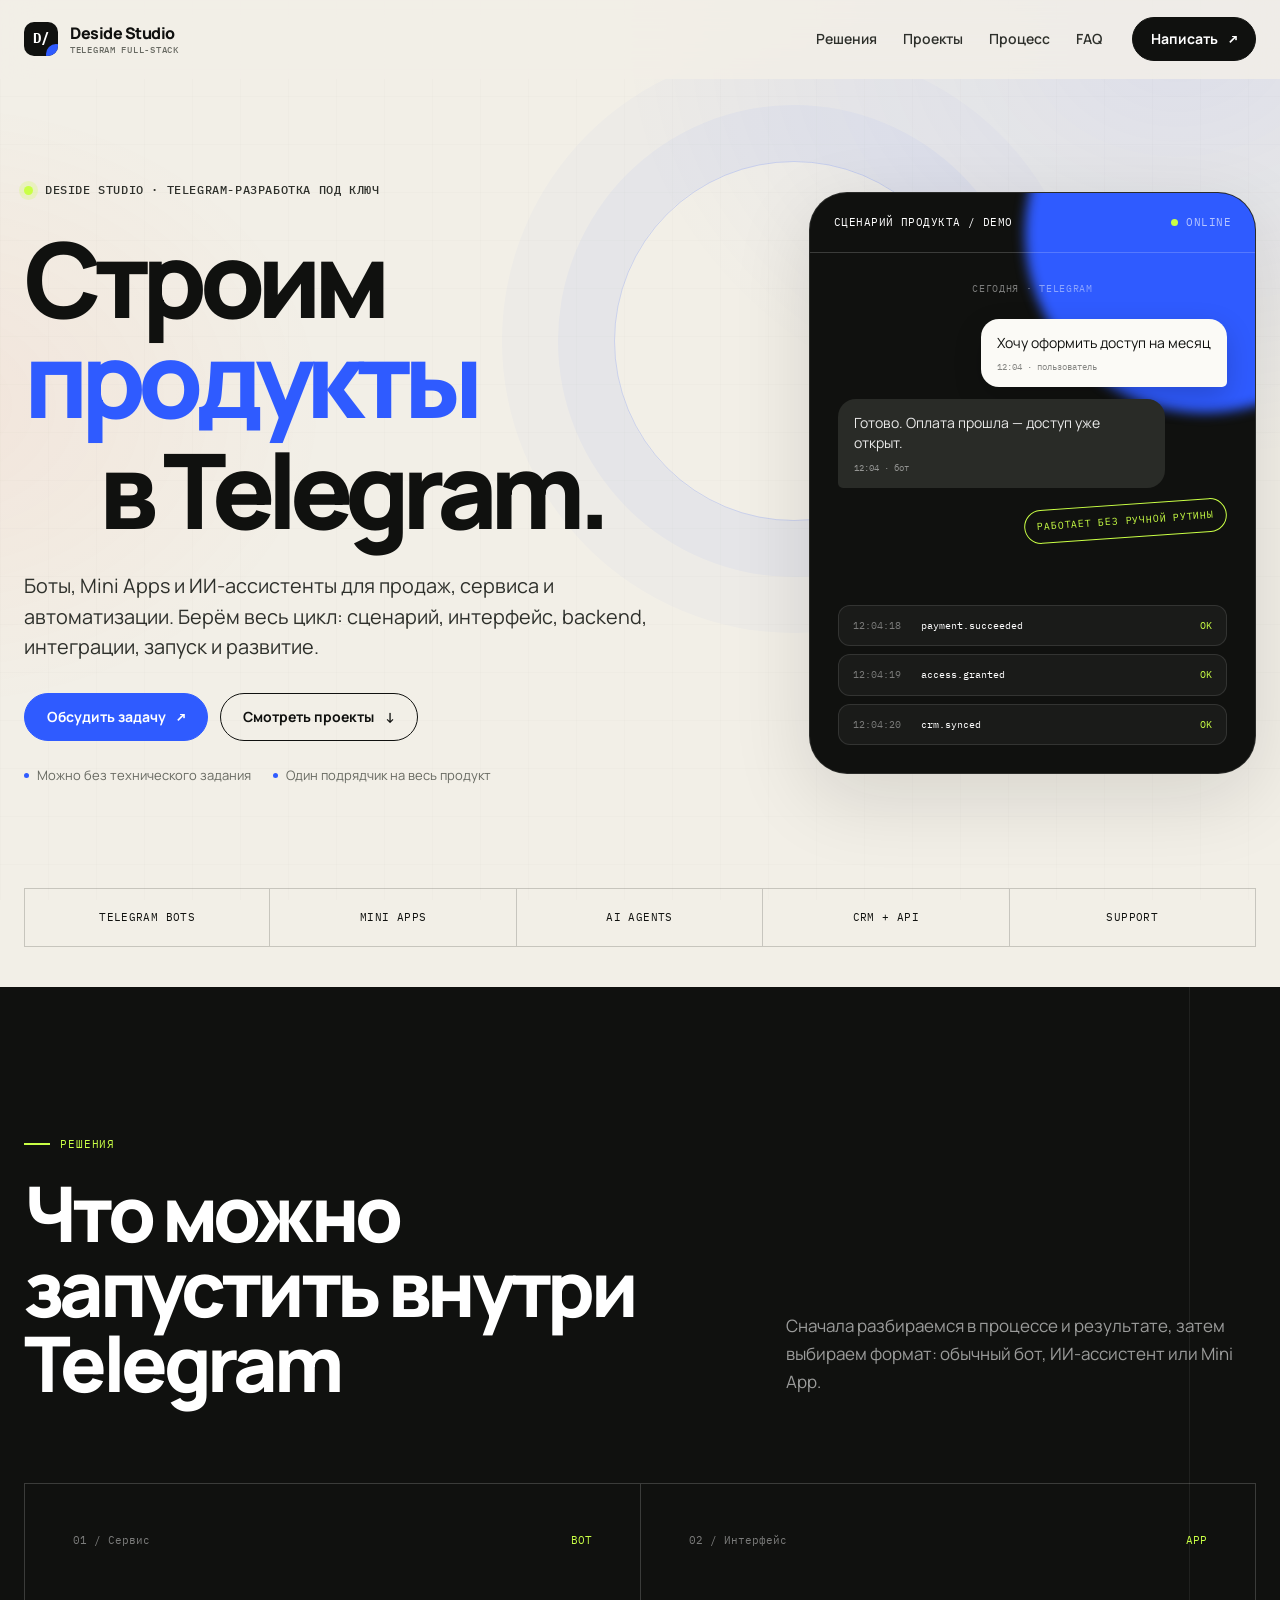
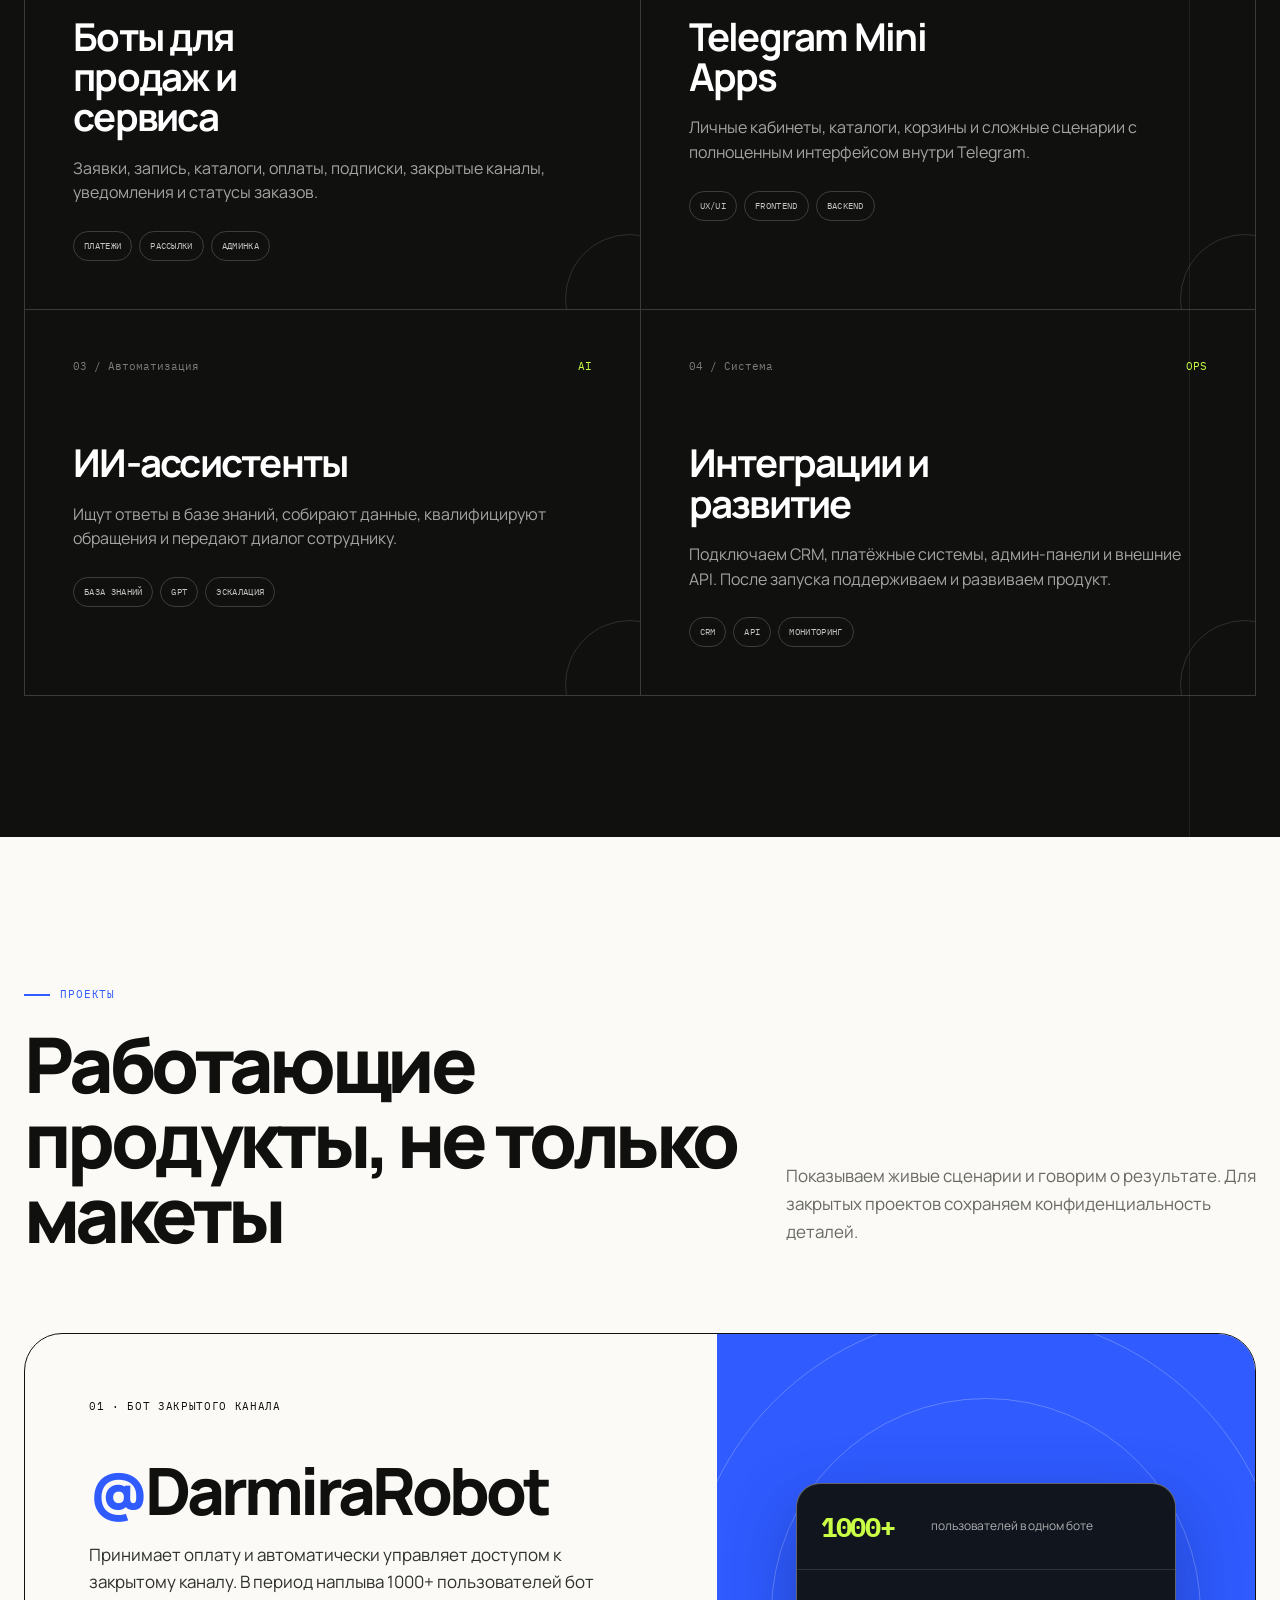
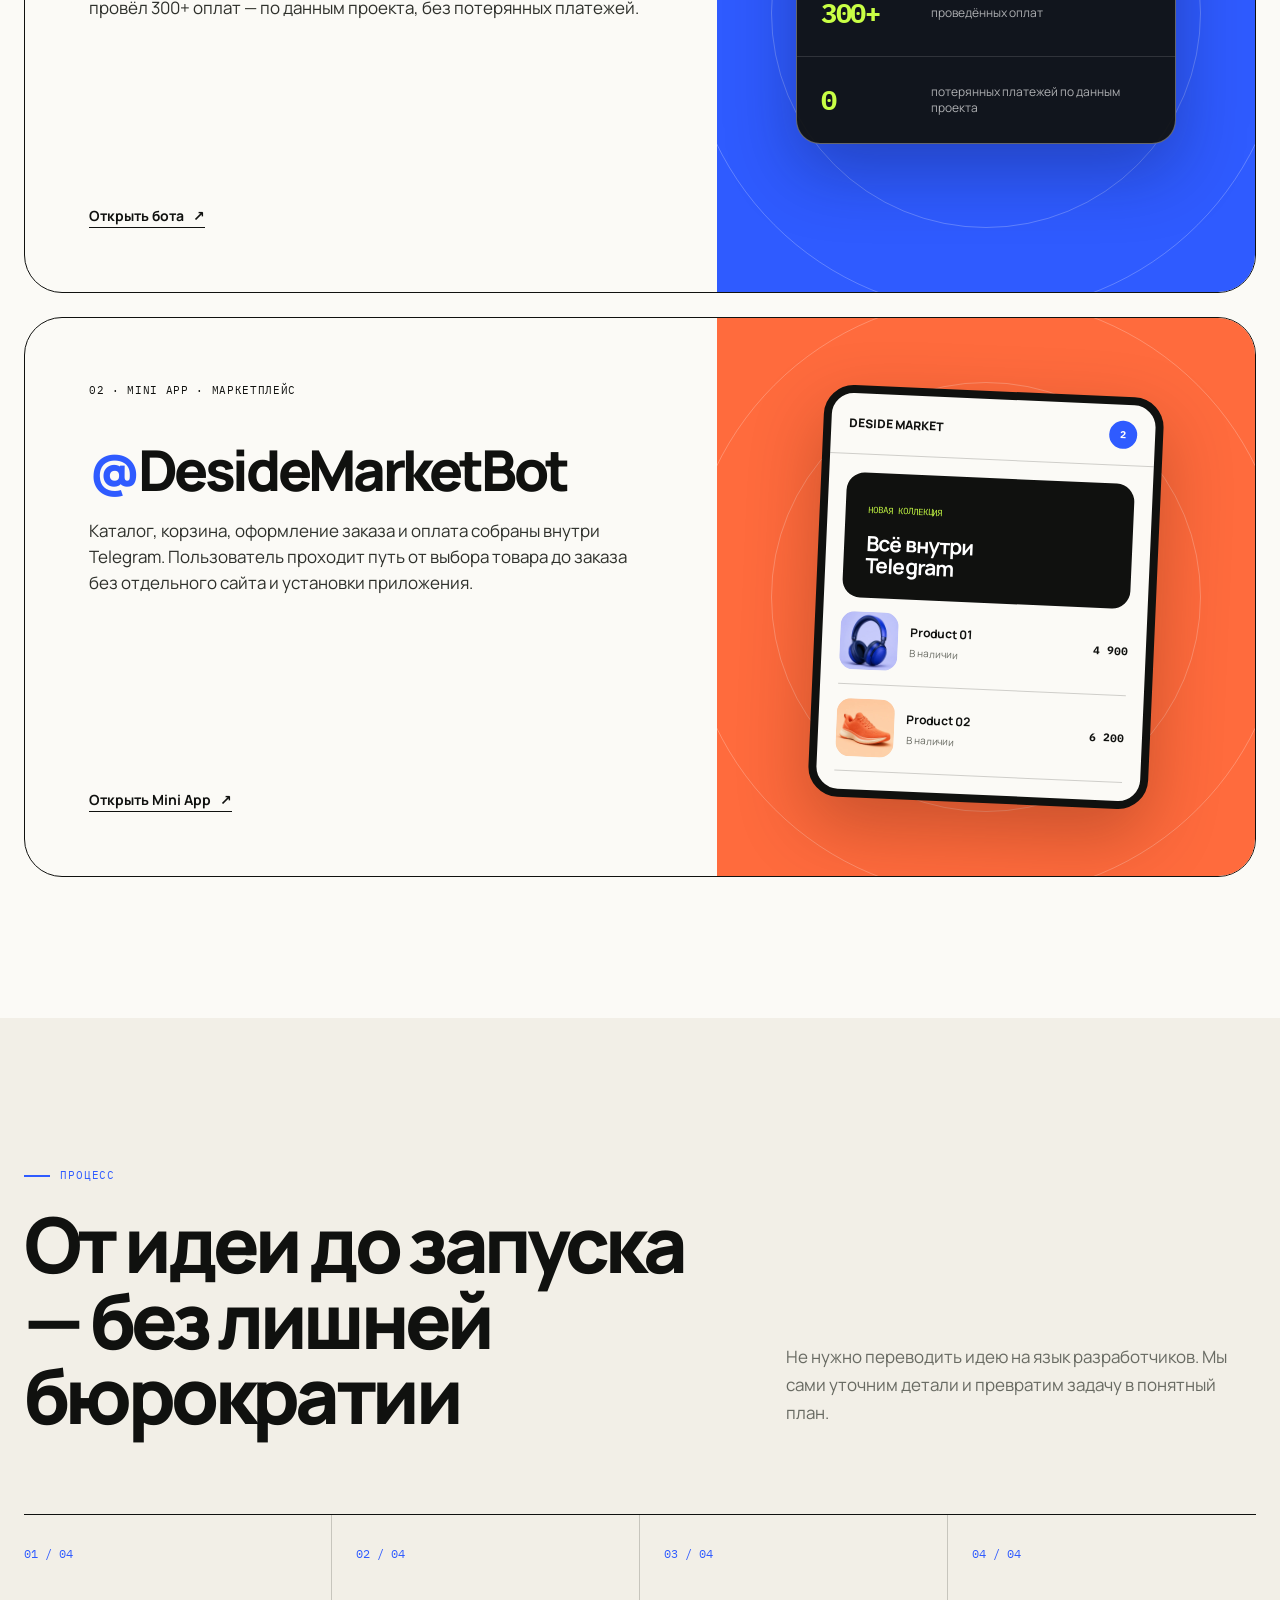
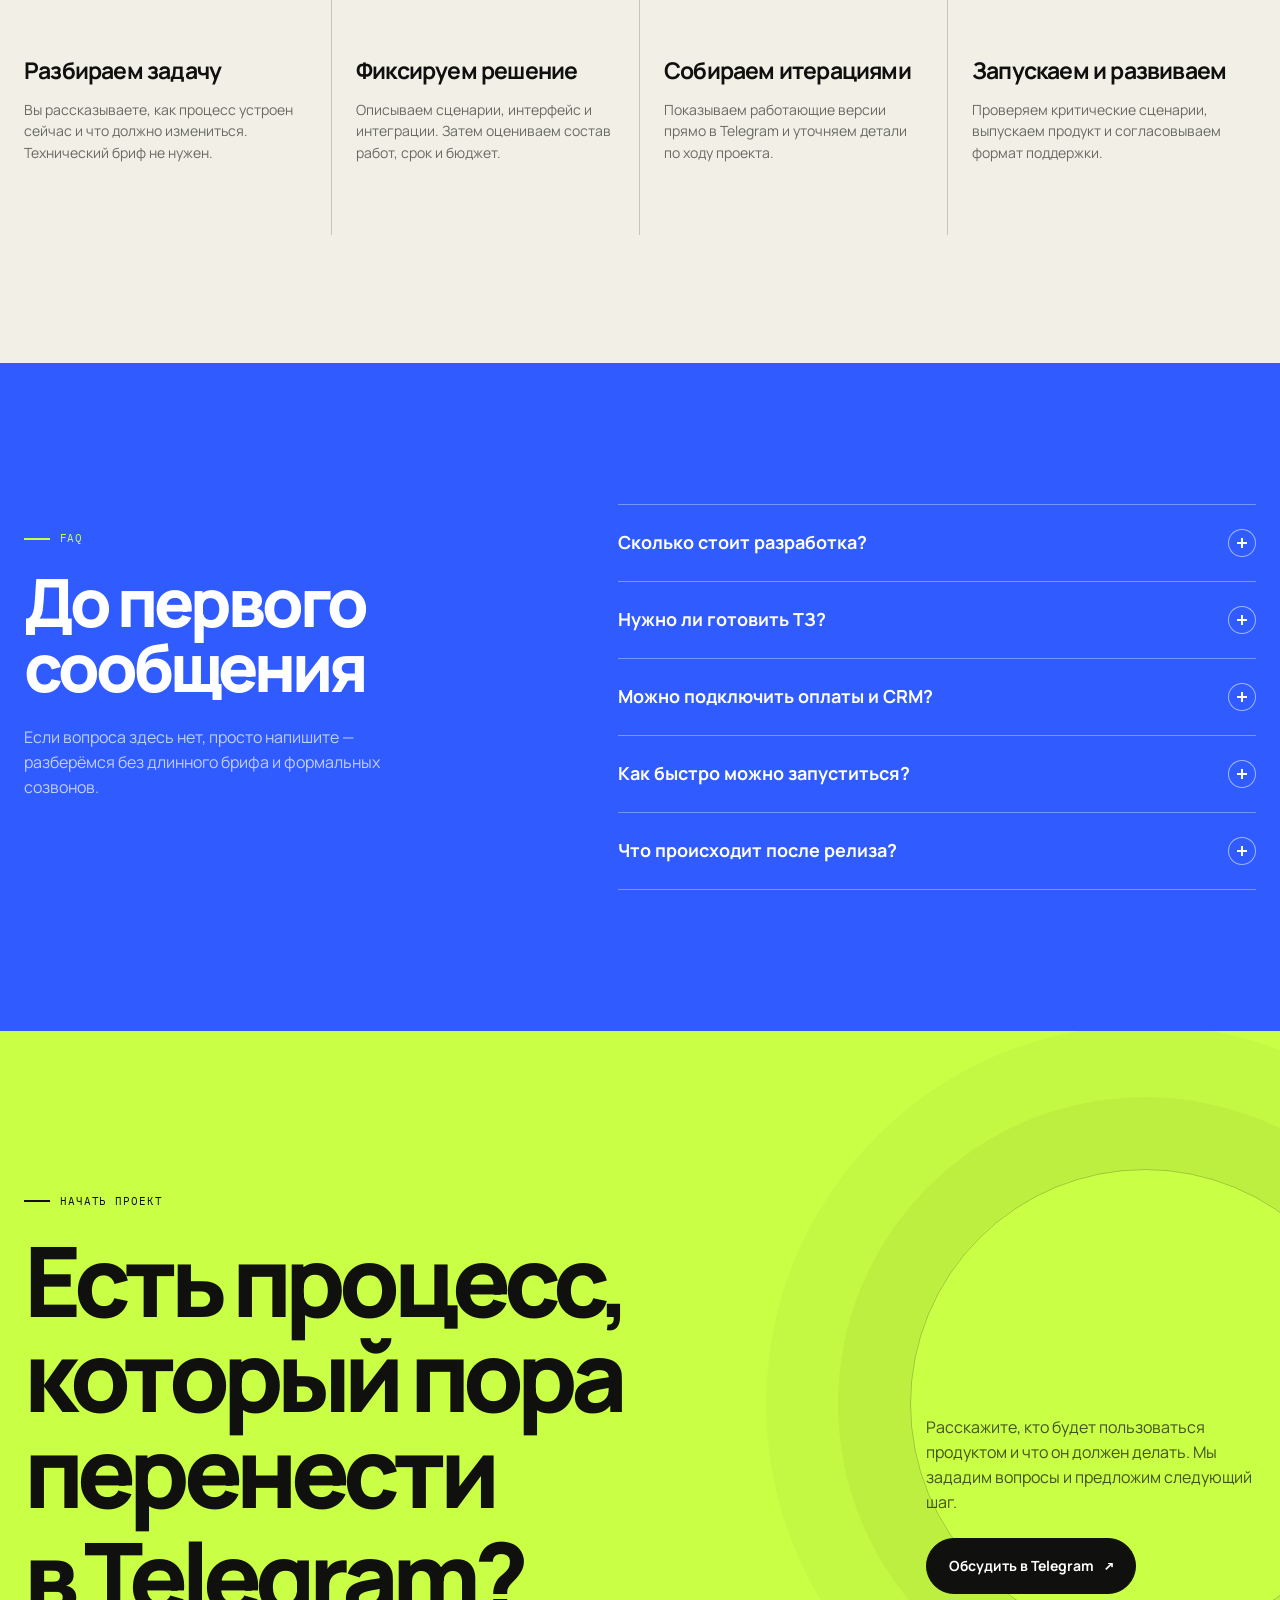
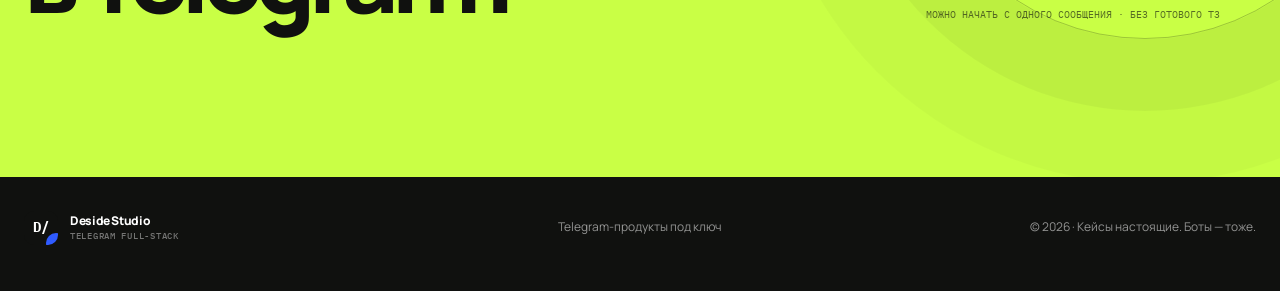
==== index.html @ f95bfef1 "Adapt cursor color to dark surfaces" ====
<!doctype html>
<html lang="ru">
<head>
  <meta charset="utf-8">
  <meta name="viewport" content="width=device-width, initial-scale=1">
  <meta name="google-site-verification" content="4cxLLVoTmyOUxjFRNdkZRSR-MLFmM2uXxJp7mEgD1WU">
  <meta name="yandex-verification" content="345c1e6661ad73d7">
  <title>Разработка Telegram-ботов и Mini Apps под ключ — Deside Studio</title>
  <meta name="description" content="Проектируем и разрабатываем Telegram-ботов и Mini Apps для заявок, оплат, подписок, поддержки и интеграций с CRM. Запуск и сопровождение.">
  <link rel="canonical" href="https://botstation.xyz/">
  <meta name="robots" content="index, follow, max-image-preview:large">
  <meta name="theme-color" content="#f2efe7">
  <meta property="og:title" content="Deside Studio — Telegram-продукты под ключ">
  <meta property="og:description" content="Боты, Mini Apps и ИИ-ассистенты: от сценария и интерфейса до backend, интеграций и запуска.">
  <meta property="og:type" content="website">
  <meta property="og:url" content="https://botstation.xyz/">
  <meta property="og:locale" content="ru_RU">
  <meta property="og:image" content="https://botstation.xyz/og.png">
  <meta property="og:image:width" content="1731">
  <meta property="og:image:height" content="909">
  <meta property="og:image:alt" content="Deside Studio — строим продукты в Telegram">
  <meta name="twitter:card" content="summary_large_image">
  <meta name="twitter:title" content="Deside Studio — Telegram-продукты под ключ">
  <meta name="twitter:description" content="Боты, Mini Apps и ИИ-ассистенты: от сценария и интерфейса до backend, интеграций и запуска.">
  <meta name="twitter:image" content="https://botstation.xyz/og.png">
  <link rel="icon" type="image/svg+xml" href="favicon.svg">
  <link rel="preconnect" href="https://fonts.googleapis.com">
  <link rel="preconnect" href="https://fonts.gstatic.com" crossorigin>
  <link href="https://fonts.googleapis.com/css2?family=IBM+Plex+Mono:wght@500&family=Manrope:wght@400;500;600;700;800&display=swap" rel="stylesheet">
  <link rel="stylesheet" href="styles.css?v=20260722-10">
  <script>document.documentElement.classList.add('js');</script>
  <script type="application/ld+json">
  {
    "@context": "https://schema.org",
    "@type": "FAQPage",
    "mainEntity": [
      {
        "@type": "Question",
        "name": "Сколько стоит разработка Telegram-бота?",
        "acceptedAnswer": {
          "@type": "Answer",
          "text": "Стоимость зависит от сценариев, интерфейса и интеграций. После уточнения задачи студия фиксирует состав работ, реалистичный срок и ориентир по бюджету."
        }
      },
      {
        "@type": "Question",
        "name": "Нужно ли готовить техническое задание?",
        "acceptedAnswer": {
          "@type": "Answer",
          "text": "Нет. Достаточно описать своими словами, кто будет пользоваться продуктом и что он должен делать. Сценарии и структуру решения соберёт студия."
        }
      },
      {
        "@type": "Question",
        "name": "Можно подключить оплаты, CRM и внешние сервисы?",
        "acceptedAnswer": {
          "@type": "Answer",
          "text": "Да. Студия подключает платёжные системы, CRM, базы данных, админ-панели и другие сервисы по API."
        }
      },
      {
        "@type": "Question",
        "name": "Что происходит после запуска?",
        "acceptedAnswer": {
          "@type": "Answer",
          "text": "После запуска можно согласовать размещение, мониторинг, исправления и дальнейшее развитие продукта."
        }
      }
    ]
  }
  </script>
</head>
<body>
  <a class="skip-link" href="#content">Перейти к содержанию</a>

  <header class="site-header">
    <nav class="nav container" aria-label="Основная навигация">
      <a class="brand" href="#top" aria-label="Deside Studio — на главную">
        <span class="brand-mark" aria-hidden="true">D/</span>
        <span class="brand-text">
          Deside Studio
          <small>Telegram full-stack</small>
        </span>
      </a>

      <div class="nav-links">
        <a href="#services">Решения</a>
        <a href="#cases">Проекты</a>
        <a href="#process">Процесс</a>
        <a href="#faq">FAQ</a>
      </div>

      <a class="nav-cta" href="https://t.me/wqw123a" target="_blank" rel="noopener">
        Написать
        <span class="button-arrow" aria-hidden="true">↗</span>
      </a>
    </nav>
  </header>

  <main id="content">
    <section class="hero" id="top">
      <div class="container">
        <div class="hero-grid">
          <div class="hero-copy" data-reveal="left">
            <p class="eyebrow">
              <span class="eyebrow-dot" aria-hidden="true"></span>
              Deside Studio · Telegram-разработка под ключ
            </p>

            <h1>
              Строим
              <span class="accent">продукты</span>
              <span class="indent">в Telegram.</span>
            </h1>

            <p class="hero-lead">
              Боты, Mini Apps и ИИ-ассистенты для продаж, сервиса и автоматизации. Берём весь цикл: сценарий, интерфейс, backend, интеграции, запуск и развитие.
            </p>

            <div class="hero-actions">
              <a class="button button-primary" href="https://t.me/wqw123a" target="_blank" rel="noopener">
                Обсудить задачу
                <span class="button-arrow" aria-hidden="true">↗</span>
              </a>
              <a class="button button-secondary" href="#cases">
                Смотреть проекты
                <span aria-hidden="true">↓</span>
              </a>
            </div>

            <div class="hero-note" aria-label="Преимущества работы">
              <span>Можно без технического задания</span>
              <span>Один подрядчик на весь продукт</span>
            </div>
          </div>

          <div class="product-window" data-reveal="right" aria-label="Иллюстрация рабочего сценария Telegram-продукта">
            <div class="window-bar">
              <span>Сценарий продукта / demo</span>
              <span class="window-status">online</span>
            </div>

            <div class="window-body">
              <p class="chat-date">Сегодня · Telegram</p>

              <div class="message message-client">
                Хочу оформить доступ на месяц
                <small>12:04 · пользователь</small>
              </div>

              <div class="message message-bot">
                Готово. Оплата прошла — доступ уже открыт.
                <small>12:04 · бот</small>
              </div>

              <span class="window-stamp">Работает без ручной рутины</span>

              <div class="event-stack" aria-label="События системы">
                <div class="event">
                  <span class="event-time">12:04:18</span>
                  <span>payment.succeeded</span>
                  <span class="event-result">OK</span>
                </div>
                <div class="event">
                  <span class="event-time">12:04:19</span>
                  <span>access.granted</span>
                  <span class="event-result">OK</span>
                </div>
                <div class="event">
                  <span class="event-time">12:04:20</span>
                  <span>crm.synced</span>
                  <span class="event-result">OK</span>
                </div>
              </div>
            </div>
          </div>
        </div>

        <div class="capability-bar" data-reveal>
          <ul class="capability-list" aria-label="Возможности студии">
            <li>Telegram Bots</li>
            <li>Mini Apps</li>
            <li>AI Agents</li>
            <li>CRM + API</li>
            <li>Support</li>
          </ul>
        </div>
      </div>
    </section>

    <section class="section services" id="services">
      <div class="container">
        <div class="section-head" data-reveal>
          <div>
            <p class="section-kicker">Решения</p>
            <h2 class="section-title">Что можно запустить внутри Telegram</h2>
          </div>
          <p class="section-intro">
            Сначала разбираемся в процессе и результате, затем выбираем формат: обычный бот, ИИ-ассистент или Mini App.
          </p>
        </div>

        <div class="service-grid">
          <article class="service-card" data-reveal>
            <div class="service-index"><span>01 / Сервис</span><span>BOT</span></div>
            <h3>Боты для продаж и сервиса</h3>
            <p>Заявки, запись, каталоги, оплаты, подписки, закрытые каналы, уведомления и статусы заказов.</p>
            <ul class="tag-list" aria-label="Возможности ботов">
              <li>Платежи</li>
              <li>Рассылки</li>
              <li>Админка</li>
            </ul>
          </article>

          <article class="service-card" data-reveal>
            <div class="service-index"><span>02 / Интерфейс</span><span>APP</span></div>
            <h3>Telegram Mini Apps</h3>
            <p>Личные кабинеты, каталоги, корзины и сложные сценарии с полноценным интерфейсом внутри Telegram.</p>
            <ul class="tag-list" aria-label="Возможности Mini Apps">
              <li>UX/UI</li>
              <li>Frontend</li>
              <li>Backend</li>
            </ul>
          </article>

          <article class="service-card" data-reveal>
            <div class="service-index"><span>03 / Автоматизация</span><span>AI</span></div>
            <h3>ИИ-ассистенты</h3>
            <p>Ищут ответы в базе знаний, собирают данные, квалифицируют обращения и передают диалог сотруднику.</p>
            <ul class="tag-list" aria-label="Возможности ИИ-ассистентов">
              <li>База знаний</li>
              <li>GPT</li>
              <li>Эскалация</li>
            </ul>
          </article>

          <article class="service-card" data-reveal>
            <div class="service-index"><span>04 / Система</span><span>OPS</span></div>
            <h3>Интеграции и развитие</h3>
            <p>Подключаем CRM, платёжные системы, админ-панели и внешние API. После запуска поддерживаем и развиваем продукт.</p>
            <ul class="tag-list" aria-label="Интеграции и поддержка">
              <li>CRM</li>
              <li>API</li>
              <li>Мониторинг</li>
            </ul>
          </article>
        </div>
      </div>
    </section>

    <section class="section cases" id="cases">
      <div class="container">
        <div class="section-head" data-reveal>
          <div>
            <p class="section-kicker">Проекты</p>
            <h2 class="section-title">Работающие продукты, не только макеты</h2>
          </div>
          <p class="section-intro">
            Показываем живые сценарии и говорим о результате. Для закрытых проектов сохраняем конфиденциальность деталей.
          </p>
        </div>

        <div class="cases-stack">
          <article class="case-card" data-reveal>
            <div class="case-copy">
              <p class="case-label">01 · Бот закрытого канала</p>
              <h3><span class="at">@</span>DarmiraRobot</h3>
              <p class="case-description">
                Принимает оплату и автоматически управляет доступом к закрытому каналу. В период наплыва 1000+ пользователей бот провёл 300+ оплат — по данным проекта, без потерянных платежей.
              </p>
              <a class="case-link" href="https://t.me/DarmiraRobot" target="_blank" rel="noopener">
                Открыть бота <span aria-hidden="true">↗</span>
              </a>
            </div>

            <div class="case-visual" aria-label="Показатели проекта DarmiraRobot">
              <div class="case-metrics">
                <div class="metric">
                  <strong>1000+</strong>
                  <span>пользователей в одном боте</span>
                </div>
                <div class="metric">
                  <strong>300+</strong>
                  <span>проведённых оплат</span>
                </div>
                <div class="metric">
                  <strong>0</strong>
                  <span>потерянных платежей по данным проекта</span>
                </div>
              </div>
            </div>
          </article>

          <article class="case-card case-market" data-reveal>
            <div class="case-copy">
              <p class="case-label">02 · Mini App · Маркетплейс</p>
              <h3><span class="at">@</span>Deside<wbr>MarketBot</h3>
              <p class="case-description">
                Каталог, корзина, оформление заказа и оплата собраны внутри Telegram. Пользователь проходит путь от выбора товара до заказа без отдельного сайта и установки приложения.
              </p>
              <a class="case-link" href="https://t.me/DesideMarketBot" target="_blank" rel="noopener">
                Открыть Mini App <span aria-hidden="true">↗</span>
              </a>
            </div>

            <div class="case-visual" aria-label="Иллюстрация интерфейса Mini App маркетплейса">
              <div class="mini-app">
                <div class="mini-app-head">
                  <span>DESIDE MARKET</span>
                  <span class="cart-badge">2</span>
                </div>
                <div class="mini-app-body">
                  <div class="mini-banner">
                    <small>Новая коллекция</small>
                    <p>Всё внутри Telegram</p>
                  </div>
                  <div class="product-row">
                    <img class="product-thumb" src="product-headphones.webp" alt="" width="58" height="58">
                    <span><strong>Product 01</strong><small>В наличии</small></span>
                    <b>4 900</b>
                  </div>
                  <div class="product-row">
                    <img class="product-thumb" src="product-sneaker.webp" alt="" width="58" height="58">
                    <span><strong>Product 02</strong><small>В наличии</small></span>
                    <b>6 200</b>
                  </div>
                </div>
              </div>
            </div>
          </article>
        </div>
      </div>
    </section>

    <section class="section process" id="process">
      <div class="container">
        <div class="section-head" data-reveal>
          <div>
            <p class="section-kicker">Процесс</p>
            <h2 class="section-title">От идеи до запуска — без лишней бюрократии</h2>
          </div>
          <p class="section-intro">
            Не нужно переводить идею на язык разработчиков. Мы сами уточним детали и превратим задачу в понятный план.
          </p>
        </div>

        <div class="process-grid">
          <article class="process-step" data-reveal>
            <span class="step-number">01 / 04</span>
            <h3>Разбираем задачу</h3>
            <p>Вы рассказываете, как процесс устроен сейчас и что должно измениться. Технический бриф не нужен.</p>
          </article>

          <article class="process-step" data-reveal>
            <span class="step-number">02 / 04</span>
            <h3>Фиксируем решение</h3>
            <p>Описываем сценарии, интерфейс и интеграции. Затем оцениваем состав работ, срок и бюджет.</p>
          </article>

          <article class="process-step" data-reveal>
            <span class="step-number">03 / 04</span>
            <h3>Собираем итерациями</h3>
            <p>Показываем работающие версии прямо в Telegram и уточняем детали по ходу проекта.</p>
          </article>

          <article class="process-step" data-reveal>
            <span class="step-number">04 / 04</span>
            <h3>Запускаем и развиваем</h3>
            <p>Проверяем критические сценарии, выпускаем продукт и согласовываем формат поддержки.</p>
          </article>
        </div>
      </div>
    </section>

    <section class="faq-section" id="faq">
      <div class="container faq-layout">
        <div class="faq-copy" data-reveal="left">
          <p class="section-kicker">FAQ</p>
          <h2 class="section-title">До первого сообщения</h2>
          <p>Если вопроса здесь нет, просто напишите — разберёмся без длинного брифа и формальных созвонов.</p>
        </div>

        <div class="faq-list" data-reveal="right">
          <details class="faq-item">
            <summary>Сколько стоит разработка?</summary>
            <p>Стоимость зависит от сценариев, интерфейса и интеграций. После уточнения задачи фиксируем состав работ, реалистичный срок и ориентир по бюджету.</p>
          </details>

          <details class="faq-item">
            <summary>Нужно ли готовить ТЗ?</summary>
            <p>Нет. Опишите своими словами, кто будет пользоваться продуктом и что он должен делать. Сценарии и структуру решения соберём мы.</p>
          </details>

          <details class="faq-item">
            <summary>Можно подключить оплаты и CRM?</summary>
            <p>Да. Подключаем платёжные системы, CRM, базы данных, админ-панели и другие сервисы по API.</p>
          </details>

          <details class="faq-item">
            <summary>Как быстро можно запуститься?</summary>
            <p>Зависит от объёма и интеграций. Простой сценарий можно выпустить заметно быстрее сложного Mini App — конкретный срок называем после короткого разбора задачи.</p>
          </details>

          <details class="faq-item">
            <summary>Что происходит после релиза?</summary>
            <p>Можем взять на себя размещение, мониторинг, исправления и дальнейшее развитие продукта. Формат поддержки согласуем до запуска.</p>
          </details>
        </div>
      </div>
    </section>

    <section class="contact" aria-labelledby="contact-title">
      <div class="container contact-inner">
        <div data-reveal="left">
          <p class="section-kicker">Начать проект</p>
          <h2 id="contact-title">Есть процесс, который пора перенести <span class="contact-title-line">в Telegram?</span></h2>
        </div>

        <div class="contact-side" data-reveal="right">
          <p>Расскажите, кто будет пользоваться продуктом и что он должен делать. Мы зададим вопросы и предложим следующий шаг.</p>
          <a class="button button-primary" href="https://t.me/wqw123a" target="_blank" rel="noopener">
            Обсудить в Telegram
            <span class="button-arrow" aria-hidden="true">↗</span>
          </a>
          <span class="contact-note">Можно начать с одного сообщения · без готового ТЗ</span>
        </div>
      </div>
    </section>
  </main>

  <footer class="site-footer">
    <div class="container footer-row">
      <a class="brand" href="#top" aria-label="Deside Studio — наверх">
        <span class="brand-mark" aria-hidden="true">D/</span>
        <span class="brand-text">Deside Studio<small>Telegram full-stack</small></span>
      </a>
      <span>Telegram-продукты под ключ</span>
      <span>© <span data-year>2026</span> · Кейсы настоящие. Боты — тоже.</span>
    </div>
  </footer>

  <canvas class="telegram-cursor-trail" data-telegram-cursor-trail aria-hidden="true"></canvas>
  <div class="telegram-cursor" data-telegram-cursor aria-hidden="true">
    <span class="telegram-cursor-plane"></span>
  </div>

  <script type="module" src="script.js?v=20260722-5"></script>
</body>
</html>
---- styles.css ----
:root {
  --ink: #10110f;
  --ink-soft: #2e302b;
  --paper: #f2efe7;
  --paper-bright: #fbfaf6;
  --blue: #2f5bff;
  --blue-dark: #1738b8;
  --blue-soft: #dfe6ff;
  --acid: #c9ff45;
  --orange: #ff6b3d;
  --line: rgba(16, 17, 15, 0.19);
  --line-dark: rgba(255, 255, 255, 0.18);
  --muted: #686a62;
  --radius-sm: 14px;
  --radius-md: 24px;
  --radius-lg: 38px;
  --container: 1320px;
  --shadow: 0 24px 80px rgba(16, 17, 15, 0.12);
  --ease: cubic-bezier(.2, .75, .25, 1);
}

*,
*::before,
*::after {
  box-sizing: border-box;
}

html {
  scroll-behavior: smooth;
  scroll-padding-top: 92px;
}

body {
  margin: 0;
  overflow-x: hidden;
  background: var(--paper);
  color: var(--ink);
  font-family: "Manrope", system-ui, -apple-system, BlinkMacSystemFont, "Segoe UI", sans-serif;
  font-size: 16px;
  line-height: 1.55;
  text-rendering: optimizeLegibility;
  -webkit-font-smoothing: antialiased;
}

body::before {
  position: fixed;
  inset: 0;
  z-index: -2;
  content: "";
  pointer-events: none;
  opacity: .38;
  background-image:
    linear-gradient(rgba(16, 17, 15, .035) 1px, transparent 1px),
    linear-gradient(90deg, rgba(16, 17, 15, .035) 1px, transparent 1px);
  background-size: 48px 48px;
}

body::after {
  position: fixed;
  inset: 0;
  z-index: -1;
  content: "";
  pointer-events: none;
  background:
    radial-gradient(56rem 42rem at 92% 5%, rgba(47, 91, 255, .11), transparent 62%),
    radial-gradient(36rem 28rem at -5% 45%, rgba(255, 107, 61, .07), transparent 68%);
}

::selection {
  background: var(--blue);
  color: #fff;
}

a {
  color: inherit;
}

button,
a,
summary {
  -webkit-tap-highlight-color: transparent;
}

:focus-visible {
  outline: 3px solid var(--blue);
  outline-offset: 4px;
}

h1,
h2,
h3,
p {
  margin-top: 0;
}

img {
  display: block;
  max-width: 100%;
}

.container {
  width: min(calc(100% - 48px), var(--container));
  margin-inline: auto;
}

.skip-link {
  position: fixed;
  top: 12px;
  left: 12px;
  z-index: 100;
  padding: 10px 16px;
  border-radius: 10px;
  background: var(--ink);
  color: #fff;
  text-decoration: none;
  transform: translateY(-160%);
  transition: transform .2s ease;
}

.skip-link:focus {
  transform: translateY(0);
}

.site-header {
  position: sticky;
  top: 0;
  z-index: 50;
  border-bottom: 1px solid transparent;
  background: rgba(242, 239, 231, .83);
  -webkit-backdrop-filter: blur(18px);
  backdrop-filter: blur(18px);
  transition: border-color .25s ease, box-shadow .25s ease;
}

.site-header.is-scrolled {
  border-bottom-color: var(--line);
  box-shadow: 0 10px 34px rgba(16, 17, 15, .05);
}

.nav {
  display: flex;
  min-height: 78px;
  align-items: center;
  gap: 30px;
}

.brand {
  display: inline-flex;
  align-items: center;
  gap: 12px;
  margin-right: auto;
  color: var(--ink);
  font-weight: 800;
  letter-spacing: -.03em;
  text-decoration: none;
}

.brand-mark {
  position: relative;
  display: grid;
  width: 34px;
  height: 34px;
  place-items: center;
  overflow: hidden;
  border-radius: 10px;
  background: var(--ink);
  color: #fff;
  font-family: "IBM Plex Mono", monospace;
  font-size: 14px;
}

.brand-mark::after {
  position: absolute;
  right: -8px;
  bottom: -8px;
  width: 20px;
  height: 20px;
  border-radius: 50%;
  background: var(--blue);
  content: "";
}

.brand-text {
  display: flex;
  flex-direction: column;
  line-height: 1;
}

.brand-text small {
  margin-top: 4px;
  color: var(--muted);
  font-family: "IBM Plex Mono", monospace;
  font-size: 9px;
  font-weight: 500;
  letter-spacing: .08em;
  text-transform: uppercase;
}

.nav-links {
  display: flex;
  align-items: center;
  gap: 26px;
}

.nav-links a {
  position: relative;
  color: var(--ink-soft);
  font-size: 14px;
  font-weight: 600;
  text-decoration: none;
}

.nav-links a::after {
  position: absolute;
  right: 0;
  bottom: -7px;
  left: 0;
  height: 2px;
  background: var(--blue);
  content: "";
  transform: scaleX(0);
  transform-origin: right;
  transition: transform .25s var(--ease);
}

.nav-links a:hover::after {
  transform: scaleX(1);
  transform-origin: left;
}

.nav-cta,
.button {
  display: inline-flex;
  min-height: 48px;
  align-items: center;
  justify-content: center;
  gap: 11px;
  border: 1px solid var(--ink);
  border-radius: 999px;
  font-size: 14px;
  font-weight: 700;
  line-height: 1;
  text-decoration: none;
  transition: transform .25s var(--ease), background-color .25s ease, color .25s ease, box-shadow .25s ease;
}

.nav-cta {
  min-height: 44px;
  padding: 0 18px;
  background: var(--ink);
  color: #fff;
}

.nav-cta:hover,
.button-primary:hover {
  transform: translateY(-2px);
  box-shadow: 0 12px 28px rgba(16, 17, 15, .18);
}

.button {
  padding: 0 22px;
}

.button-arrow {
  display: inline-block;
  font-family: "IBM Plex Mono", monospace;
  transition: transform .25s var(--ease);
}

.button:hover .button-arrow,
.nav-cta:hover .button-arrow {
  transform: translate(3px, -3px);
}

.button-primary {
  border-color: var(--blue);
  background: var(--blue);
  color: #fff;
}

.button-secondary {
  background: transparent;
  color: var(--ink);
}

.button-secondary:hover {
  background: var(--paper-bright);
  transform: translateY(-2px);
}

.hero {
  position: relative;
  padding: clamp(68px, 8vw, 124px) 0 40px;
}

.hero::after {
  position: absolute;
  top: 9%;
  left: 48%;
  z-index: -1;
  width: 360px;
  height: 360px;
  border: 1px solid rgba(47, 91, 255, .2);
  border-radius: 50%;
  content: "";
  box-shadow:
    0 0 0 56px rgba(47, 91, 255, .035),
    0 0 0 112px rgba(47, 91, 255, .025);
}

.hero-grid {
  display: grid;
  grid-template-columns: minmax(0, 1.12fr) minmax(390px, .72fr);
  align-items: center;
  gap: clamp(48px, 7vw, 100px);
}

.eyebrow,
.section-kicker,
.case-label,
.service-index,
.mono {
  font-family: "IBM Plex Mono", monospace;
}

.eyebrow {
  display: flex;
  align-items: center;
  gap: 12px;
  margin-bottom: 28px;
  color: var(--ink-soft);
  font-size: 12px;
  font-weight: 500;
  letter-spacing: .05em;
  text-transform: uppercase;
}

.eyebrow-dot {
  width: 9px;
  height: 9px;
  border-radius: 50%;
  background: var(--acid);
  box-shadow: 0 0 0 5px rgba(201, 255, 69, .23);
}

.hero h1 {
  max-width: 9.3ch;
  margin-bottom: 32px;
  font-size: clamp(58px, 8.15vw, 122px);
  font-weight: 800;
  letter-spacing: -.075em;
  line-height: .96;
}

.hero h1 .accent {
  display: block;
  color: var(--blue);
}

.hero h1 .indent {
  display: block;
  margin-top: .1em;
  padding-left: .72em;
}

.hero-lead {
  max-width: 665px;
  margin-bottom: 30px;
  color: var(--ink-soft);
  font-size: clamp(18px, 1.55vw, 22px);
  line-height: 1.55;
}

.hero-actions {
  display: flex;
  flex-wrap: wrap;
  gap: 12px;
}

.hero-note {
  display: flex;
  flex-wrap: wrap;
  gap: 10px 22px;
  margin-top: 24px;
  color: var(--muted);
  font-size: 13px;
}

.hero-note span {
  display: inline-flex;
  align-items: center;
  gap: 8px;
}

.hero-note span::before {
  width: 5px;
  height: 5px;
  border-radius: 50%;
  background: var(--blue);
  content: "";
}

.product-window {
  position: relative;
  min-height: 580px;
  overflow: hidden;
  border: 1px solid rgba(255, 255, 255, .11);
  border-radius: var(--radius-lg);
  background: var(--ink);
  color: #fff;
  box-shadow: var(--shadow);
}

.product-window::before {
  position: absolute;
  top: -140px;
  right: -130px;
  width: 360px;
  height: 360px;
  border-radius: 50%;
  background: var(--blue);
  content: "";
  filter: blur(6px);
}

.window-bar {
  position: relative;
  z-index: 1;
  display: flex;
  height: 60px;
  align-items: center;
  justify-content: space-between;
  padding: 0 24px;
  border-bottom: 1px solid var(--line-dark);
  font-family: "IBM Plex Mono", monospace;
  font-size: 11px;
  letter-spacing: .04em;
  text-transform: uppercase;
}

.window-status {
  display: inline-flex;
  align-items: center;
  gap: 8px;
  color: rgba(255, 255, 255, .65);
}

.window-status::before {
  width: 7px;
  height: 7px;
  border-radius: 50%;
  background: var(--acid);
  content: "";
  animation: pulse 2s ease-in-out infinite;
}

.window-body {
  position: relative;
  z-index: 1;
  display: flex;
  min-height: 520px;
  flex-direction: column;
  padding: 28px;
}

.chat-date {
  align-self: center;
  margin: 0 0 22px;
  color: rgba(255, 255, 255, .45);
  font-family: "IBM Plex Mono", monospace;
  font-size: 10px;
  letter-spacing: .07em;
  text-transform: uppercase;
}

.message {
  max-width: 84%;
  margin-bottom: 12px;
  padding: 14px 16px;
  border-radius: 18px;
  font-size: 14px;
  line-height: 1.45;
}

.message-client {
  align-self: flex-end;
  border-bottom-right-radius: 5px;
  background: var(--paper-bright);
  color: var(--ink);
  box-shadow: 0 10px 28px rgba(0, 0, 0, .18);
}

.message-bot {
  align-self: flex-start;
  border-bottom-left-radius: 5px;
  background: #292b27;
  color: rgba(255, 255, 255, .9);
}

.message small {
  display: block;
  margin-top: 7px;
  color: rgba(255, 255, 255, .5);
  font-family: "IBM Plex Mono", monospace;
  font-size: 9px;
}

.message-client small {
  color: rgba(16, 17, 15, .5);
}

.event-stack {
  display: grid;
  gap: 8px;
  margin-top: auto;
}

.event {
  display: grid;
  grid-template-columns: 56px 1fr auto;
  align-items: center;
  gap: 12px;
  padding: 12px 14px;
  border: 1px solid rgba(255, 255, 255, .11);
  border-radius: 12px;
  background: rgba(255, 255, 255, .045);
  font-family: "IBM Plex Mono", monospace;
  font-size: 10px;
}

.event-time {
  color: rgba(255, 255, 255, .42);
}

.event-result {
  color: var(--acid);
}

.window-stamp {
  position: relative;
  z-index: 2;
  align-self: flex-end;
  margin: 4px 0 16px;
  padding: 8px 12px;
  border: 1px solid var(--acid);
  border-radius: 999px;
  color: var(--acid);
  font-family: "IBM Plex Mono", monospace;
  font-size: 10px;
  letter-spacing: .08em;
  text-transform: uppercase;
  transform: rotate(-4deg);
}

@keyframes pulse {
  0%, 100% { opacity: 1; }
  50% { opacity: .35; }
}

.capability-bar {
  margin-top: clamp(64px, 8vw, 112px);
  border-block: 1px solid var(--line);
}

.capability-list {
  display: grid;
  grid-template-columns: repeat(5, 1fr);
  margin: 0;
  padding: 0;
  list-style: none;
}

.capability-list li {
  min-width: 0;
  padding: 20px 16px;
  border-right: 1px solid var(--line);
  font-family: "IBM Plex Mono", monospace;
  font-size: 11px;
  letter-spacing: .035em;
  text-align: center;
  text-transform: uppercase;
}

.capability-list li:first-child {
  border-left: 1px solid var(--line);
}

.section {
  padding: clamp(86px, 11vw, 152px) 0;
}

.section-head {
  display: grid;
  grid-template-columns: minmax(0, 1fr) minmax(280px, 470px);
  align-items: end;
  gap: 46px;
  margin-bottom: clamp(48px, 7vw, 82px);
}

.section-kicker {
  display: inline-flex;
  align-items: center;
  gap: 10px;
  margin-bottom: 22px;
  color: var(--blue);
  font-size: 11px;
  letter-spacing: .08em;
  text-transform: uppercase;
}

.section-kicker::before {
  width: 26px;
  height: 2px;
  background: currentColor;
  content: "";
}

.section-title {
  max-width: 820px;
  margin-bottom: 0;
  font-size: clamp(42px, 6vw, 82px);
  font-weight: 800;
  letter-spacing: -.06em;
  line-height: .98;
}

.section-intro {
  margin-bottom: 5px;
  color: var(--muted);
  font-size: 17px;
  line-height: 1.65;
}

.services {
  position: relative;
  background: var(--ink);
  color: #fff;
}

.services::before {
  position: absolute;
  top: 0;
  right: 7%;
  width: 1px;
  height: 100%;
  background: rgba(255, 255, 255, .07);
  content: "";
}

.services .section-kicker {
  color: var(--acid);
}

.services .section-intro {
  color: rgba(255, 255, 255, .58);
}

.service-grid {
  display: grid;
  grid-template-columns: repeat(2, 1fr);
  border-top: 1px solid var(--line-dark);
  border-left: 1px solid var(--line-dark);
}

.service-card {
  position: relative;
  min-height: 330px;
  padding: clamp(28px, 4vw, 48px);
  overflow: hidden;
  border-right: 1px solid var(--line-dark);
  border-bottom: 1px solid var(--line-dark);
  transition: background-color .3s ease;
}

.service-card::after {
  position: absolute;
  right: -55px;
  bottom: -55px;
  width: 130px;
  height: 130px;
  border: 1px solid rgba(255, 255, 255, .13);
  border-radius: 50%;
  content: "";
  transition: transform .4s var(--ease), background-color .3s ease;
}

.service-card:hover {
  background: #171915;
}

.service-card:hover::after {
  background: var(--blue);
  transform: scale(1.38);
}

.service-index {
  display: flex;
  align-items: center;
  justify-content: space-between;
  margin-bottom: 68px;
  color: rgba(255, 255, 255, .45);
  font-size: 11px;
}

.service-index span:last-child {
  color: var(--acid);
}

.service-card h3 {
  max-width: 12ch;
  margin-bottom: 18px;
  font-size: clamp(27px, 3vw, 42px);
  font-weight: 700;
  letter-spacing: -.045em;
  line-height: 1.05;
}

.service-card p {
  max-width: 50ch;
  margin-bottom: 26px;
  color: rgba(255, 255, 255, .62);
}

.tag-list {
  display: flex;
  flex-wrap: wrap;
  gap: 7px;
  margin: 0;
  padding: 0;
  list-style: none;
}

.tag-list li {
  padding: 7px 10px;
  border: 1px solid rgba(255, 255, 255, .19);
  border-radius: 999px;
  color: rgba(255, 255, 255, .75);
  font-family: "IBM Plex Mono", monospace;
  font-size: 9px;
  letter-spacing: .035em;
  text-transform: uppercase;
}

.cases {
  background: var(--paper-bright);
}

.cases-stack {
  display: grid;
  gap: 24px;
}

.case-card {
  display: grid;
  min-height: 560px;
  grid-template-columns: minmax(0, .9fr) minmax(380px, .7fr);
  overflow: hidden;
  border: 1px solid var(--ink);
  border-radius: var(--radius-lg);
}

.case-copy {
  display: flex;
  flex-direction: column;
  padding: clamp(34px, 5vw, 66px);
  container-type: inline-size;
}

.case-label {
  margin-bottom: 44px;
  font-size: 11px;
  letter-spacing: .06em;
  text-transform: uppercase;
}

.case-card h3 {
  margin-bottom: 20px;
  overflow-wrap: anywhere;
  font-size: clamp(38px, 5.1vw, 72px);
  font-weight: 800;
  letter-spacing: -.06em;
  line-height: .97;
}

.case-card h3 .at {
  color: var(--blue);
}

.case-card.case-market h3 {
  overflow-wrap: normal;
  word-break: normal;
}

@media (min-width: 961px) {
  .case-card.case-market h3 {
    white-space: nowrap;
    font-size: clamp(30px, 4.2vw, 64px);
    font-size: clamp(22px, 10cqi, 64px);
  }
}

.case-description {
  max-width: 55ch;
  margin-bottom: 34px;
  color: var(--ink-soft);
  font-size: 17px;
}

.case-link {
  display: inline-flex;
  align-items: center;
  gap: 9px;
  width: fit-content;
  margin-top: auto;
  border-bottom: 1px solid currentColor;
  font-size: 14px;
  font-weight: 700;
  text-decoration: none;
}

.case-link span {
  transition: transform .25s var(--ease);
}

.case-link:hover span {
  transform: translate(3px, -3px);
}

.case-visual {
  position: relative;
  display: grid;
  min-height: 100%;
  place-items: center;
  overflow: hidden;
  padding: 42px;
  background: var(--blue);
}

.case-visual::before,
.case-visual::after {
  position: absolute;
  border: 1px solid rgba(255, 255, 255, .24);
  border-radius: 50%;
  content: "";
}

.case-visual::before {
  width: 430px;
  height: 430px;
}

.case-visual::after {
  width: 600px;
  height: 600px;
}

.case-metrics {
  position: relative;
  z-index: 1;
  display: grid;
  width: min(100%, 380px);
  overflow: hidden;
  border: 1px solid rgba(255, 255, 255, .35);
  border-radius: 24px;
  background: rgba(16, 17, 15, .94);
  color: #fff;
  box-shadow: 0 26px 70px rgba(10, 18, 58, .32);
}

.metric {
  display: grid;
  grid-template-columns: 94px 1fr;
  align-items: center;
  gap: 16px;
  padding: 22px 24px;
  border-bottom: 1px solid rgba(255, 255, 255, .13);
}

.metric:last-child {
  border-bottom: 0;
}

.metric strong {
  color: var(--acid);
  font-family: "IBM Plex Mono", monospace;
  font-size: 27px;
  letter-spacing: -.05em;
}

.metric span {
  color: rgba(255, 255, 255, .66);
  font-size: 12px;
  line-height: 1.35;
}

.case-market .case-visual {
  background: var(--orange);
}

.mini-app {
  position: relative;
  z-index: 1;
  width: min(100%, 340px);
  overflow: hidden;
  border: 8px solid var(--ink);
  border-radius: 30px;
  background: var(--paper-bright);
  box-shadow: 0 28px 70px rgba(77, 24, 6, .3);
  transform: rotate(2.5deg);
}

.mini-app-head {
  display: flex;
  align-items: center;
  justify-content: space-between;
  padding: 16px 18px;
  border-bottom: 1px solid var(--line);
  font-size: 12px;
  font-weight: 800;
}

.cart-badge {
  display: grid;
  width: 28px;
  height: 28px;
  place-items: center;
  border-radius: 50%;
  background: var(--blue);
  color: #fff;
  font-family: "IBM Plex Mono", monospace;
  font-size: 10px;
}

.mini-app-body {
  padding: 18px;
}

.mini-banner {
  min-height: 118px;
  padding: 22px;
  border-radius: 18px;
  background: var(--ink);
  color: #fff;
}

.mini-banner small {
  color: var(--acid);
  font-family: "IBM Plex Mono", monospace;
  font-size: 9px;
  text-transform: uppercase;
}

.mini-banner p {
  max-width: 11ch;
  margin: 12px 0 0;
  font-size: 21px;
  font-weight: 700;
  letter-spacing: -.04em;
  line-height: 1.05;
}

.product-row {
  display: grid;
  grid-template-columns: 58px 1fr auto;
  align-items: center;
  gap: 12px;
  padding: 14px 0;
  border-bottom: 1px solid var(--line);
}

.product-thumb {
  display: block;
  width: 58px;
  height: 58px;
  border-radius: 14px;
  background: var(--blue-soft);
  object-fit: cover;
  box-shadow: inset 0 0 0 1px rgba(16, 17, 15, .08);
}

.product-row:nth-child(3) .product-thumb {
  background: #ffe1d7;
}

.product-row strong,
.product-row small {
  display: block;
}

.product-row strong {
  font-size: 12px;
}

.product-row small {
  margin-top: 4px;
  color: var(--muted);
  font-size: 10px;
}

.product-row b {
  font-family: "IBM Plex Mono", monospace;
  font-size: 11px;
}

.process {
  padding-bottom: clamp(88px, 10vw, 138px);
}

.process-grid {
  display: grid;
  grid-template-columns: repeat(4, 1fr);
  border-top: 1px solid var(--ink);
}

.process-step {
  position: relative;
  min-height: 320px;
  padding: 30px 24px 28px 0;
  border-right: 1px solid var(--line);
}

.process-step:not(:first-child) {
  padding-left: 24px;
}

.process-step:last-child {
  border-right: 0;
  padding-right: 0;
}

.step-number {
  display: block;
  margin-bottom: 94px;
  color: var(--blue);
  font-family: "IBM Plex Mono", monospace;
  font-size: 12px;
}

.process-step h3 {
  margin-bottom: 15px;
  font-size: 23px;
  font-weight: 700;
  letter-spacing: -.035em;
  line-height: 1.12;
}

.process-step p {
  margin-bottom: 0;
  color: var(--muted);
  font-size: 14px;
}

.faq-section {
  padding: clamp(88px, 11vw, 150px) 0;
  background: var(--blue);
  color: #fff;
}

.faq-layout {
  display: grid;
  grid-template-columns: minmax(0, .75fr) minmax(420px, 1fr);
  gap: clamp(52px, 9vw, 120px);
}

.faq-copy {
  position: sticky;
  top: 128px;
  align-self: start;
}

.faq-section .section-kicker {
  color: var(--acid);
}

.faq-section .section-title {
  font-size: clamp(42px, 5.2vw, 70px);
}

.faq-copy p {
  max-width: 38ch;
  margin-top: 26px;
  color: rgba(255, 255, 255, .7);
}

.faq-list {
  border-top: 1px solid rgba(255, 255, 255, .35);
}

.faq-item {
  border-bottom: 1px solid rgba(255, 255, 255, .35);
}

.faq-item summary {
  display: grid;
  grid-template-columns: 1fr 28px;
  align-items: center;
  gap: 18px;
  padding: 24px 0;
  cursor: pointer;
  font-size: 18px;
  font-weight: 700;
  list-style: none;
}

.faq-item summary::-webkit-details-marker {
  display: none;
}

.faq-item summary::after {
  display: block;
  box-sizing: border-box;
  width: 28px;
  height: 28px;
  border: 1px solid rgba(255, 255, 255, .55);
  border-radius: 50%;
  background-image:
    linear-gradient(currentColor, currentColor),
    linear-gradient(currentColor, currentColor);
  background-position: center;
  background-repeat: no-repeat;
  background-size: 10px 2px, 2px 10px;
  content: "";
  transition: transform .25s var(--ease), background-color .25s ease;
}

.faq-item[open] summary::after {
  background-color: var(--acid);
  color: var(--ink);
  transform: rotate(45deg);
}

.faq-item p {
  max-width: 62ch;
  margin: -4px 48px 24px 0;
  color: rgba(255, 255, 255, .72);
}

@media (prefers-reduced-motion: no-preference) {
  .faq-item[open] > p {
    animation: faq-reveal .4s var(--ease) both;
  }
}

@keyframes faq-reveal {
  from {
    opacity: 0;
    clip-path: inset(0 0 100%);
    transform: translateY(-10px);
  }

  to {
    opacity: 1;
    clip-path: inset(0);
    transform: none;
  }
}

.contact {
  position: relative;
  padding: clamp(86px, 12vw, 164px) 0;
  overflow: hidden;
  background: var(--acid);
}

.contact::before {
  position: absolute;
  top: 50%;
  right: -100px;
  width: 470px;
  height: 470px;
  border: 1px solid rgba(16, 17, 15, .24);
  border-radius: 50%;
  content: "";
  transform: translateY(-50%);
  box-shadow: 0 0 0 72px rgba(16, 17, 15, .04), 0 0 0 144px rgba(16, 17, 15, .025);
}

.contact-inner {
  position: relative;
  z-index: 1;
  display: grid;
  grid-template-columns: minmax(0, 1fr) auto;
  align-items: end;
  gap: 60px;
}

.contact .section-kicker {
  color: var(--ink);
}

.contact h2 {
  max-width: 950px;
  margin-bottom: 0;
  font-size: clamp(50px, 7.6vw, 110px);
  font-weight: 800;
  letter-spacing: -.07em;
  line-height: .98;
}

.contact-title-line {
  display: block;
  padding-top: .1em;
}

.contact-side {
  max-width: 330px;
}

.contact-side p {
  margin-bottom: 24px;
  color: rgba(16, 17, 15, .72);
}

.contact .button-primary {
  min-height: 56px;
  border-color: var(--ink);
  background: var(--ink);
}

.contact-note {
  display: block;
  margin-top: 14px;
  color: rgba(16, 17, 15, .62);
  font-family: "IBM Plex Mono", monospace;
  font-size: 10px;
  line-height: 1.45;
  text-transform: uppercase;
}

.site-footer {
  padding: 34px 0 46px;
  background: var(--ink);
  color: #fff;
}

.footer-row {
  display: grid;
  grid-template-columns: 1fr auto 1fr;
  align-items: center;
  gap: 30px;
  color: rgba(255, 255, 255, .55);
  font-size: 12px;
}

.footer-row .brand {
  color: #fff;
}

.footer-row .brand-text small {
  color: rgba(255, 255, 255, .42);
}

.footer-row > :last-child {
  text-align: right;
}

.js [data-reveal] {
  opacity: 0;
  transform: translateY(24px);
  transition: opacity .7s var(--ease), transform .7s var(--ease);
}

.js [data-reveal="left"] {
  transform: translateX(-28px);
}

.js [data-reveal="right"] {
  transform: translateX(28px);
}

.js [data-reveal].is-visible {
  opacity: 1;
  transform: translate(0, 0);
}

@media (max-width: 1100px) {
  .hero-grid {
    grid-template-columns: minmax(0, 1fr) minmax(350px, .72fr);
    gap: 42px;
  }

  .hero h1 {
    font-size: clamp(56px, 8.3vw, 86px);
    line-height: 1;
  }

  .process-grid {
    grid-template-columns: repeat(2, 1fr);
  }

  .process-step:nth-child(2) {
    border-right: 0;
  }

  .process-step:nth-child(n + 3) {
    border-top: 1px solid var(--line);
  }

  .process-step:nth-child(3) {
    padding-left: 0;
  }

  .contact-inner {
    grid-template-columns: 1fr;
  }
}

@media (max-width: 960px) {
  .nav-links {
    display: none;
  }

  .hero {
    padding-top: 72px;
  }

  .hero-grid,
  .section-head,
  .case-card,
  .faq-layout {
    grid-template-columns: 1fr;
  }

  .hero-copy {
    max-width: 760px;
  }

  .hero h1 {
    max-width: 9.5ch;
    font-size: clamp(66px, 13vw, 106px);
  }

  .product-window {
    width: min(100%, 650px);
    min-height: 520px;
    margin-left: auto;
  }

  .window-body {
    min-height: 460px;
  }

  .capability-list {
    grid-template-columns: repeat(3, 1fr);
  }

  .capability-list li:nth-child(3) {
    border-right: 0;
  }

  .capability-list li:nth-child(n + 4) {
    border-top: 1px solid var(--line);
  }

  .capability-list li:nth-child(4) {
    border-left: 1px solid var(--line);
  }

  .case-card {
    min-height: 0;
  }

  .case-visual {
    min-height: 520px;
  }

  .faq-copy {
    position: static;
  }

  .footer-row {
    grid-template-columns: 1fr auto;
  }

  .footer-row > :last-child {
    grid-column: 1 / -1;
    text-align: left;
  }
}

@media (max-width: 640px) {
  .container {
    width: min(calc(100% - 32px), var(--container));
  }

  .nav {
    min-height: 68px;
    gap: 16px;
  }

  .brand-text small {
    display: none;
  }

  .nav-cta {
    min-height: 40px;
    padding: 0 14px;
    font-size: 12px;
  }

  .nav-cta .button-arrow {
    display: none;
  }

  .hero {
    padding-top: 52px;
  }

  .hero::after {
    display: none;
  }

  .eyebrow {
    align-items: flex-start;
    font-size: 10px;
    line-height: 1.5;
  }

  .eyebrow-dot {
    margin-top: 3px;
  }

  .hero h1 {
    margin-bottom: 24px;
    font-size: clamp(50px, 16vw, 76px);
    letter-spacing: -.07em;
  }

  .hero h1 .indent {
    padding-left: .3em;
  }

  .hero-lead {
    font-size: 17px;
  }

  .hero-actions {
    display: grid;
  }

  .button {
    width: 100%;
  }

  .hero-note {
    display: grid;
  }

  .product-window {
    min-height: 500px;
    border-radius: 26px;
  }

  .window-body {
    min-height: 440px;
    padding: 20px;
  }

  .window-bar {
    padding-inline: 20px;
  }

  .message {
    max-width: 92%;
  }

  .event {
    grid-template-columns: 48px 1fr;
  }

  .event-result {
    display: none;
  }

  .capability-list {
    grid-template-columns: repeat(2, 1fr);
  }

  .capability-list li {
    min-height: 56px;
    display: grid;
    place-items: center;
    padding: 14px 8px;
    font-size: 9px;
  }

  .capability-list li:nth-child(odd) {
    border-left: 1px solid var(--line);
  }

  .capability-list li:nth-child(even) {
    border-right: 1px solid var(--line);
  }

  .capability-list li:nth-child(n + 3) {
    border-top: 1px solid var(--line);
  }

  .capability-list li:last-child {
    grid-column: 1 / -1;
  }

  .section-head {
    gap: 24px;
    margin-bottom: 42px;
  }

  .section-title {
    font-size: clamp(38px, 12vw, 58px);
  }

  .section-intro {
    font-size: 15px;
  }

  .service-grid {
    grid-template-columns: 1fr;
  }

  .service-card {
    min-height: 300px;
  }

  .service-index {
    margin-bottom: 54px;
  }

  .case-copy {
    min-height: 480px;
  }

  .case-label {
    margin-bottom: 34px;
  }

  .case-card h3 {
    font-size: clamp(34px, 10.7vw, 52px);
  }

  .case-description {
    font-size: 15px;
  }

  .case-visual {
    min-height: 430px;
    padding: 24px;
  }

  .metric {
    grid-template-columns: 80px 1fr;
    padding: 19px;
  }

  .metric strong {
    font-size: 23px;
  }

  .process-grid {
    grid-template-columns: 1fr;
  }

  .process-step,
  .process-step:not(:first-child),
  .process-step:nth-child(3),
  .process-step:last-child {
    min-height: 0;
    padding: 28px 0;
    border-right: 0;
    border-top: 1px solid var(--line);
  }

  .process-step:first-child {
    border-top: 0;
  }

  .step-number {
    margin-bottom: 42px;
  }

  .faq-layout {
    gap: 48px;
  }

  .faq-item summary {
    font-size: 16px;
  }

  .contact h2 {
    font-size: clamp(48px, 15vw, 74px);
  }

  .contact-side {
    max-width: none;
  }

  .footer-row {
    grid-template-columns: 1fr;
  }

  .footer-row > :last-child {
    grid-column: auto;
  }
}

@media (prefers-reduced-motion: reduce) {
  html {
    scroll-behavior: auto;
  }

  *,
  *::before,
  *::after {
    animation-duration: .01ms !important;
    animation-iteration-count: 1 !important;
    scroll-behavior: auto !important;
    transition-duration: .01ms !important;
  }
}

.telegram-cursor-trail,
.telegram-cursor {
  position: fixed;
  top: 0;
  left: 0;
  display: none;
  pointer-events: none;
}

.telegram-cursor-trail {
  z-index: 9998;
  width: 100vw;
  height: 100vh;
}

.telegram-cursor {
  z-index: 9999;
  width: 0;
  height: 0;
  opacity: 0;
  transform: translate3d(-80px, -80px, 0);
  will-change: transform, opacity;
}

.telegram-cursor-plane {
  position: absolute;
  top: 0;
  left: 0;
  display: block;
  width: 38px;
  height: 38px;
  background-color: var(--ink);
  filter:
    drop-shadow(0 0 2px rgba(255, 255, 255, .95))
    drop-shadow(0 7px 12px rgba(16, 17, 15, .3));
  mask: url("telegram-plane.svg") center / contain no-repeat;
  transform: translate(-50%, -50%);
  transform-origin: center;
  transition: transform .2s var(--ease), background-color .16s ease;
  -webkit-mask: url("telegram-plane.svg") center / contain no-repeat;
}

.telegram-cursor.is-on-dark .telegram-cursor-plane {
  background-color: var(--paper-bright);
}

.telegram-cursor.is-visible {
  opacity: 1;
}

.telegram-cursor.is-interactive .telegram-cursor-plane {
  transform: translate(-50%, -50%) scale(1.18);
}

.telegram-cursor.is-pressed .telegram-cursor-plane {
  transform: translate(-50%, -50%) scale(.84);
}

@media (hover: hover) and (pointer: fine) {
  .telegram-cursor-trail,
  .telegram-cursor {
    display: block;
  }

  html.telegram-cursor-active,
  html.telegram-cursor-active * {
    cursor: none !important;
  }
}

@media (prefers-reduced-motion: reduce) {
  .telegram-cursor-trail {
    display: none;
  }

  .telegram-cursor,
  .telegram-cursor-plane {
    transition: none;
  }
}
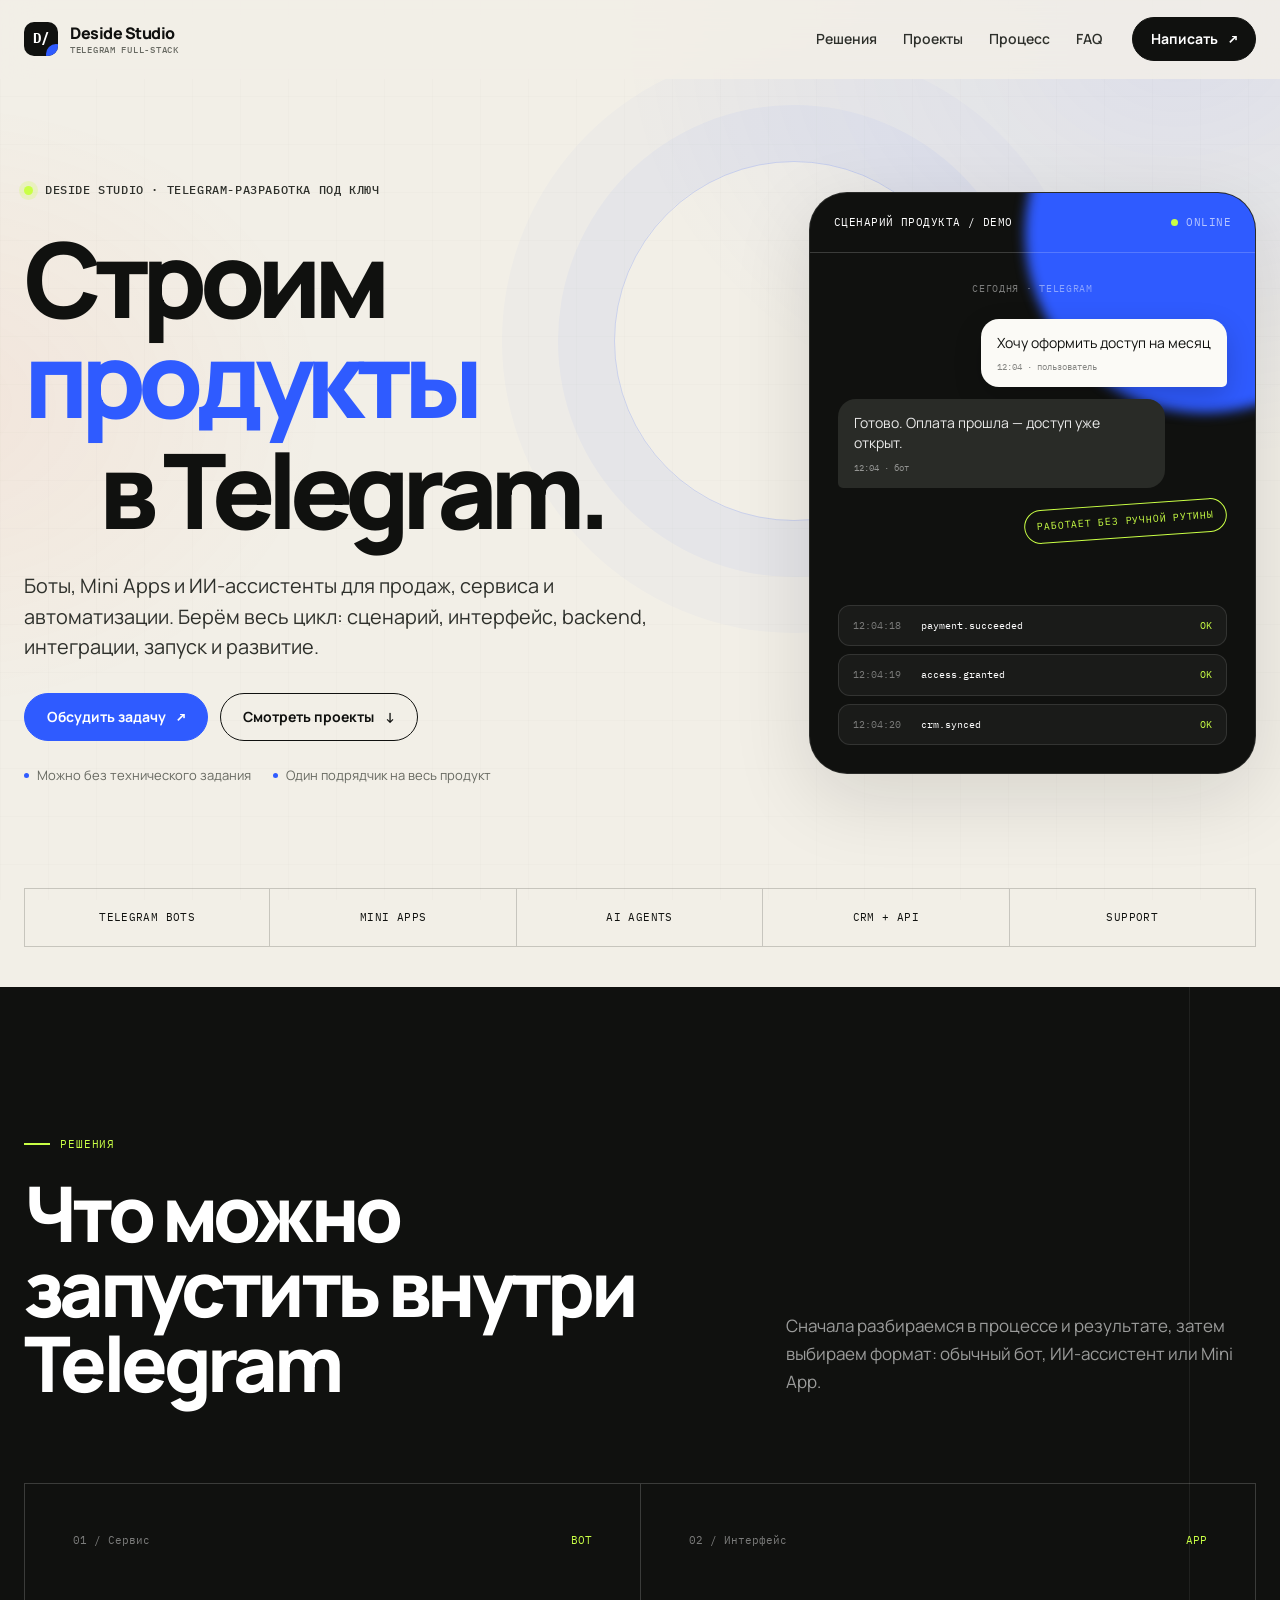
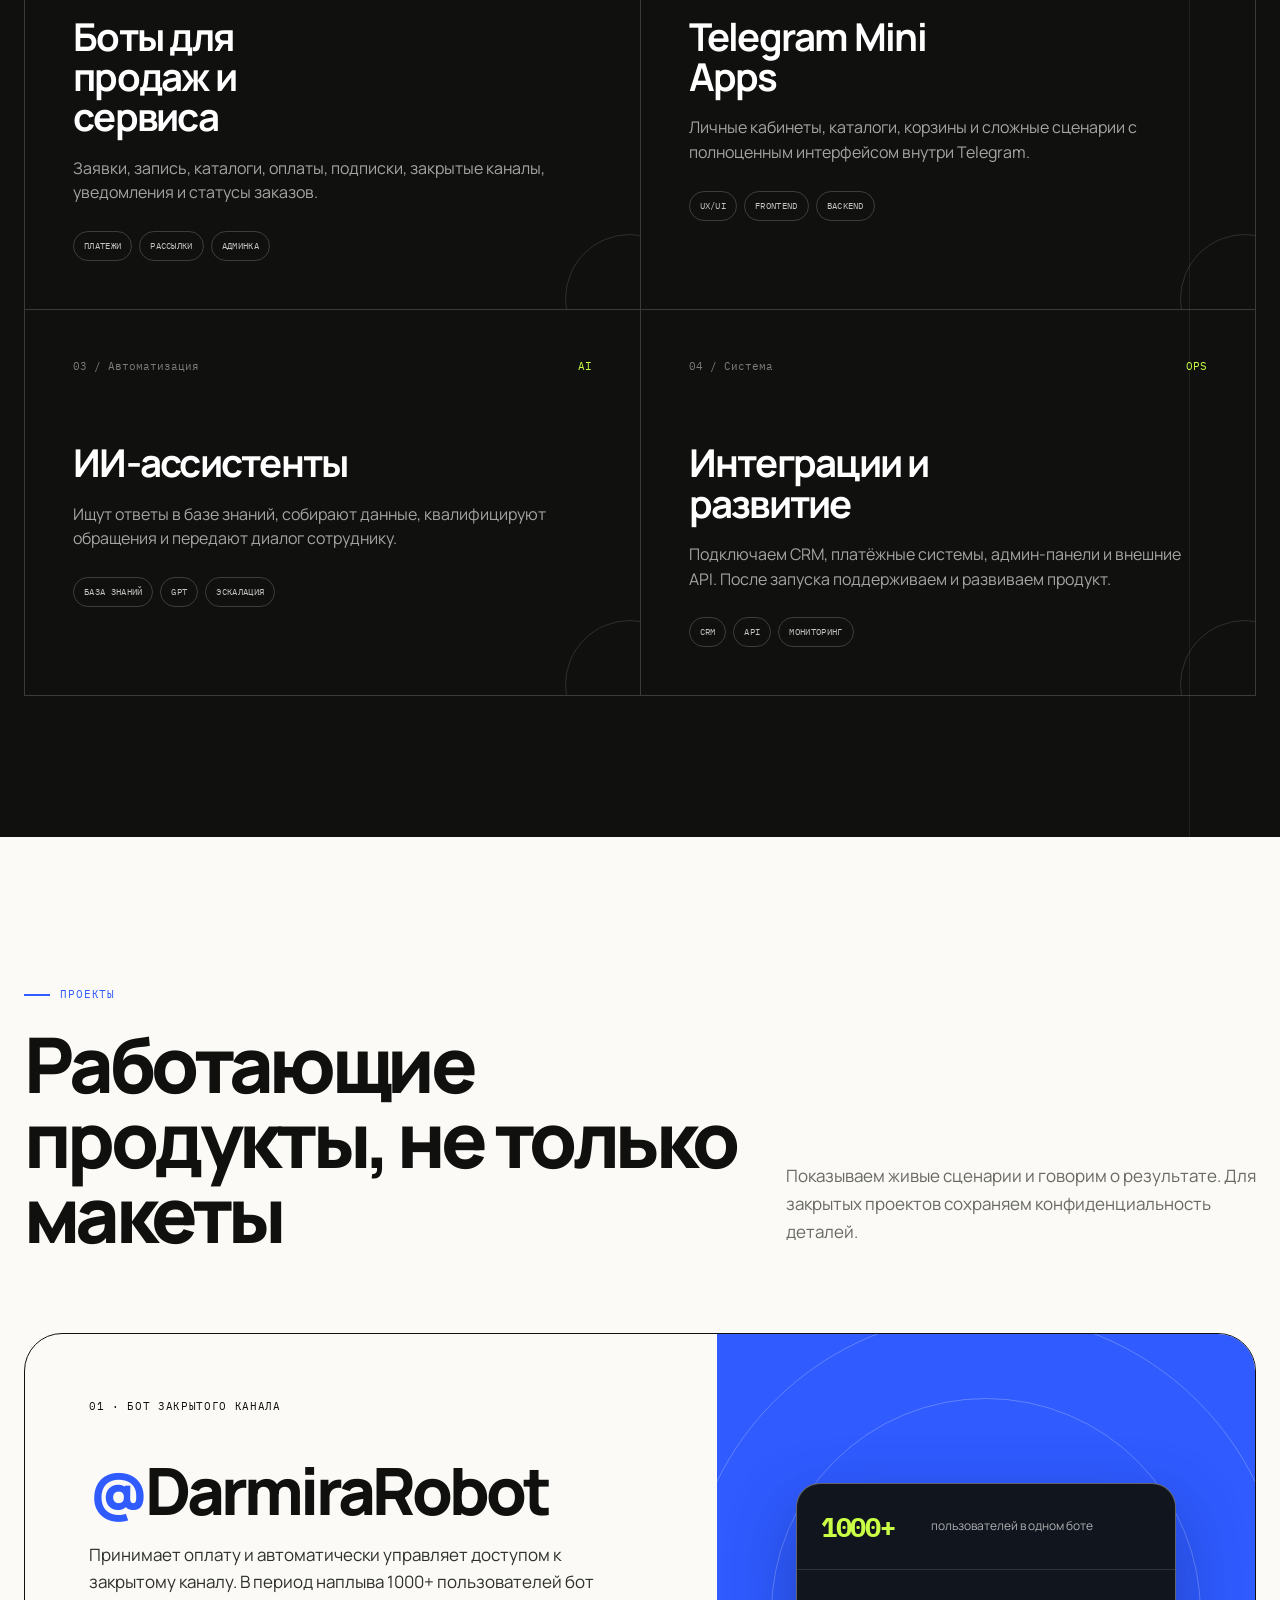
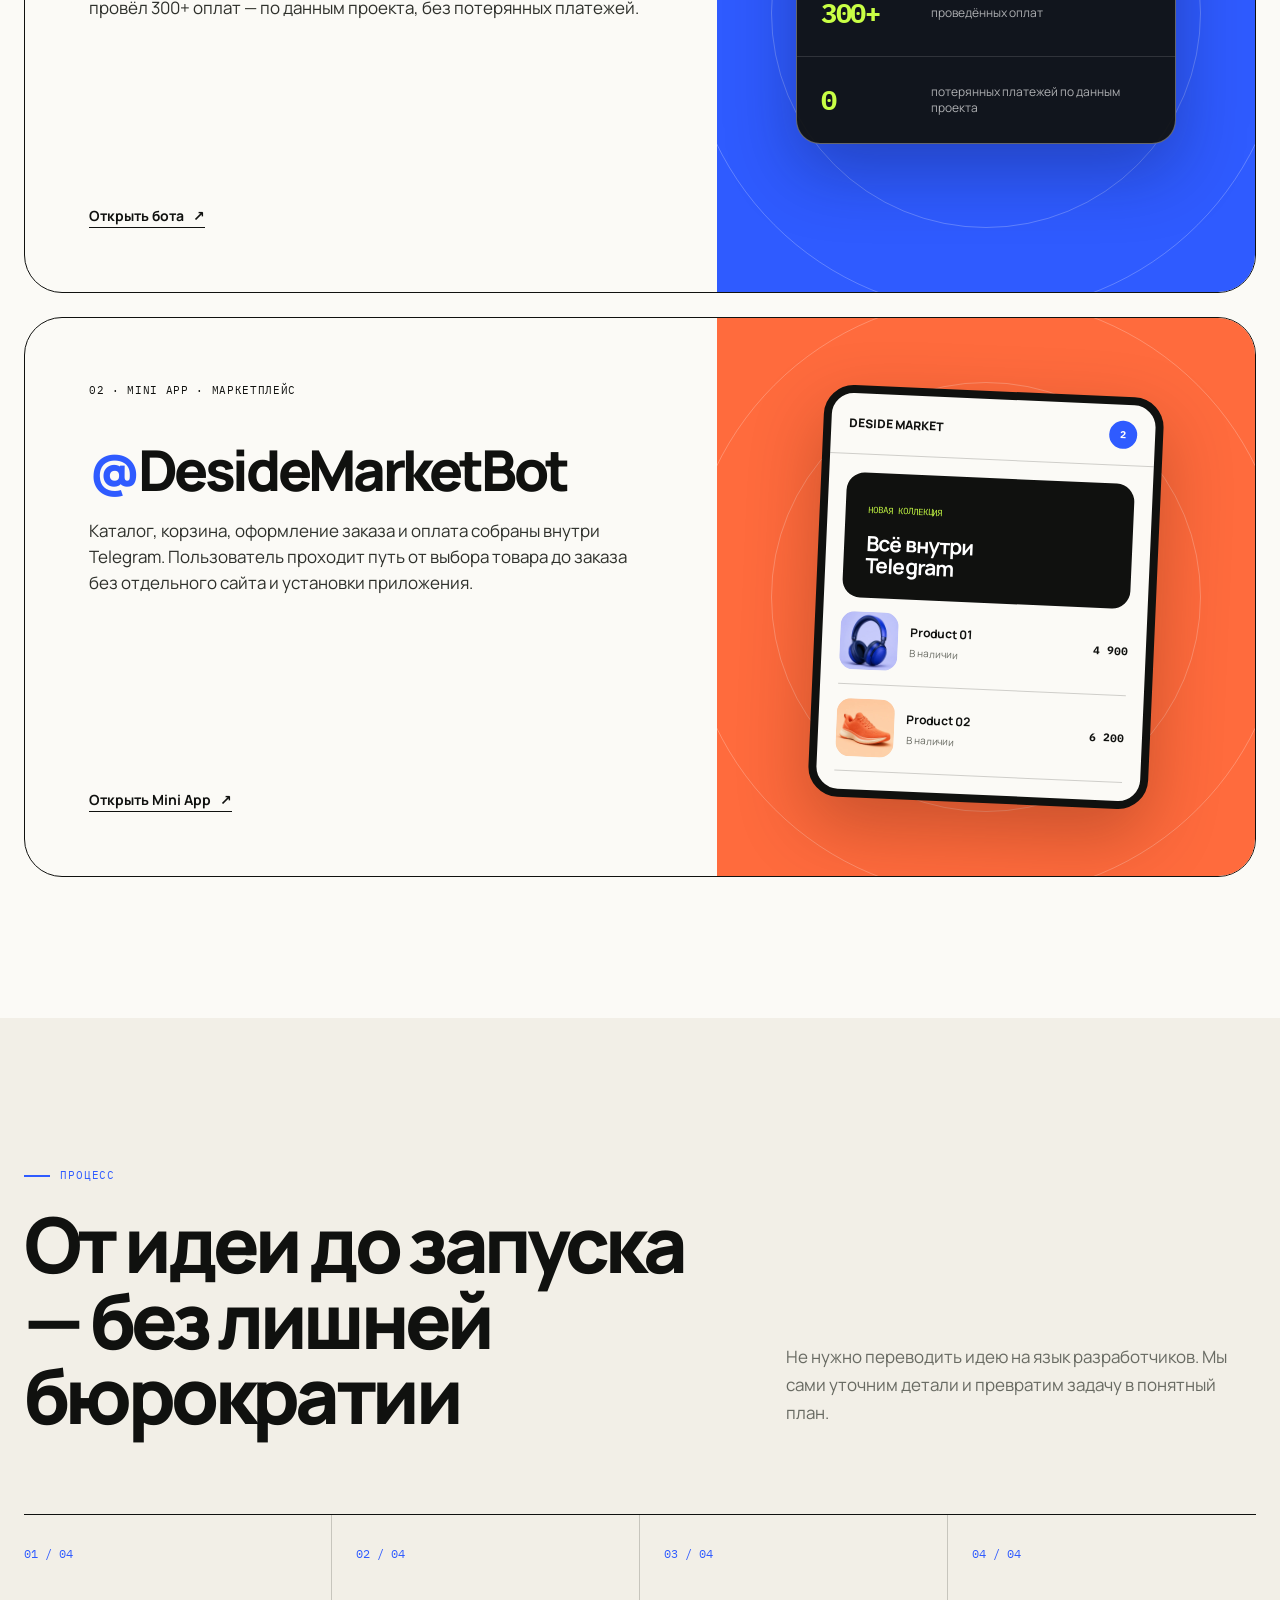
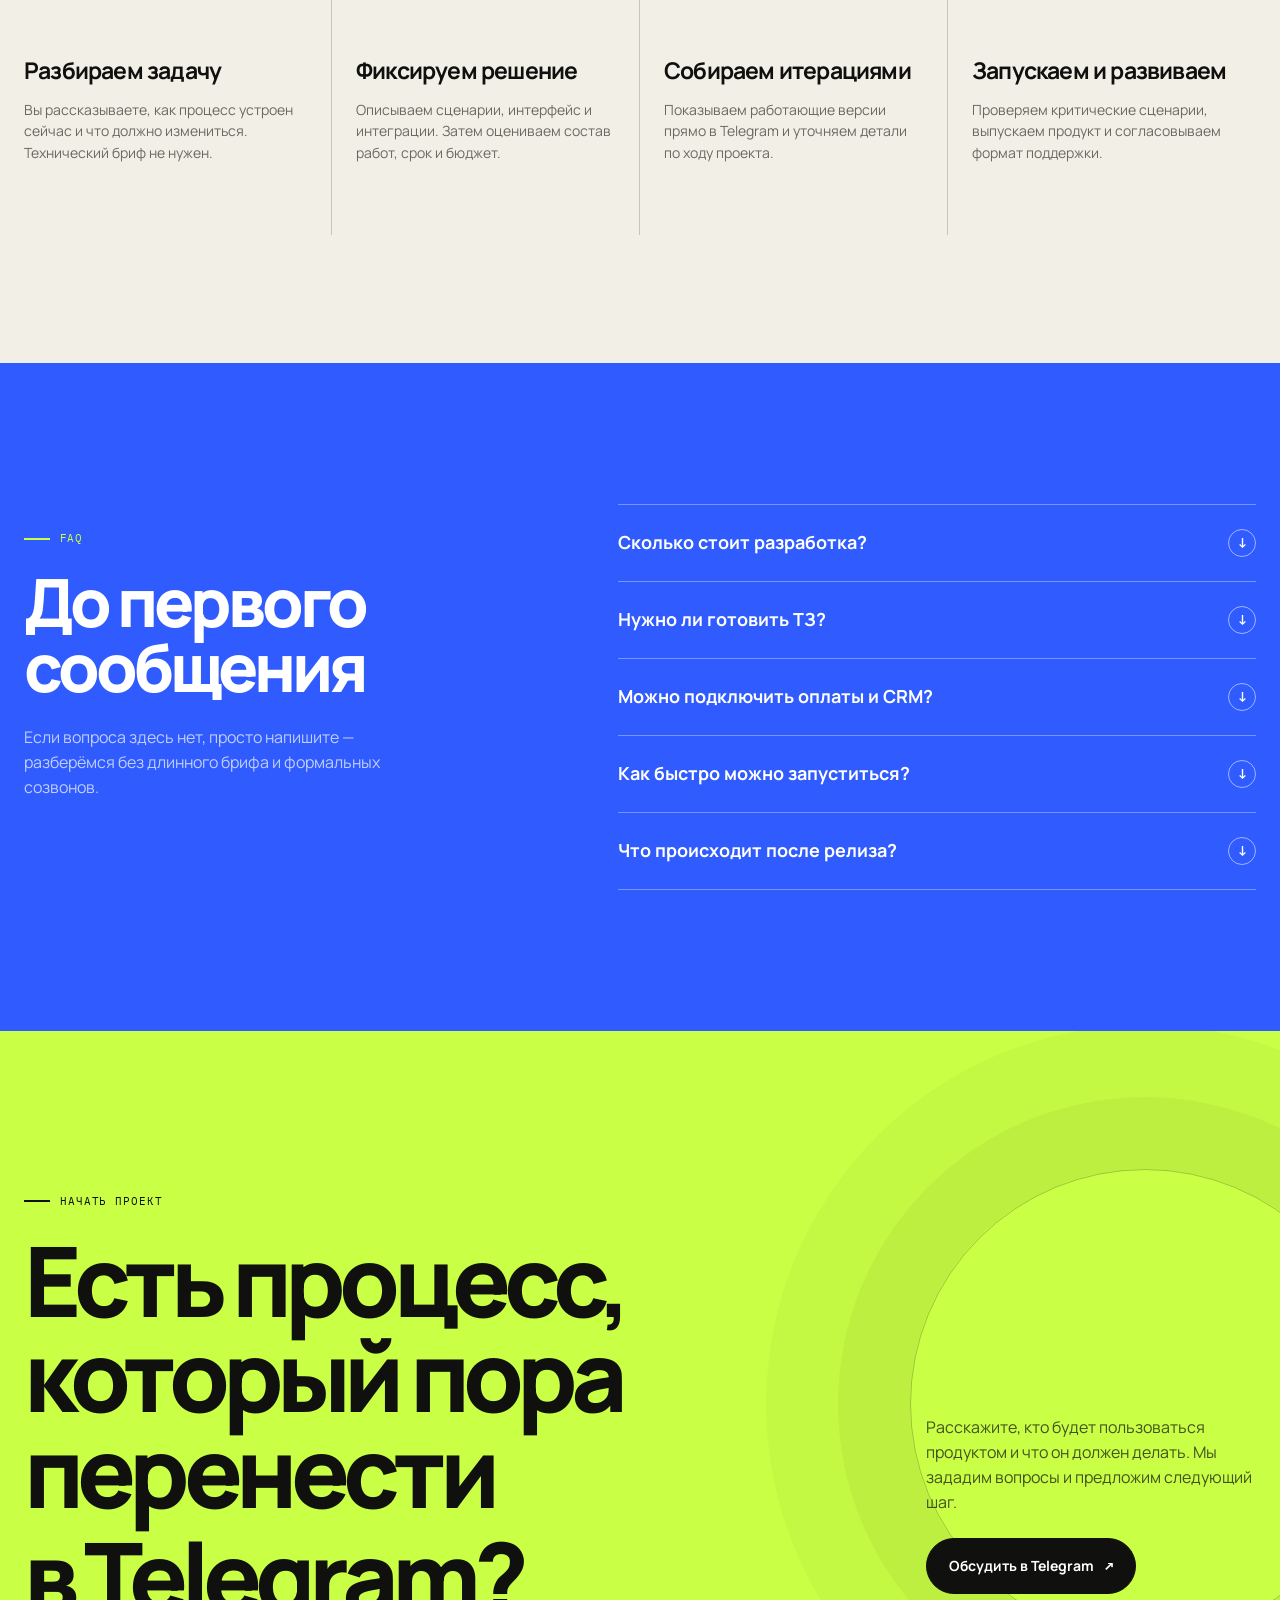
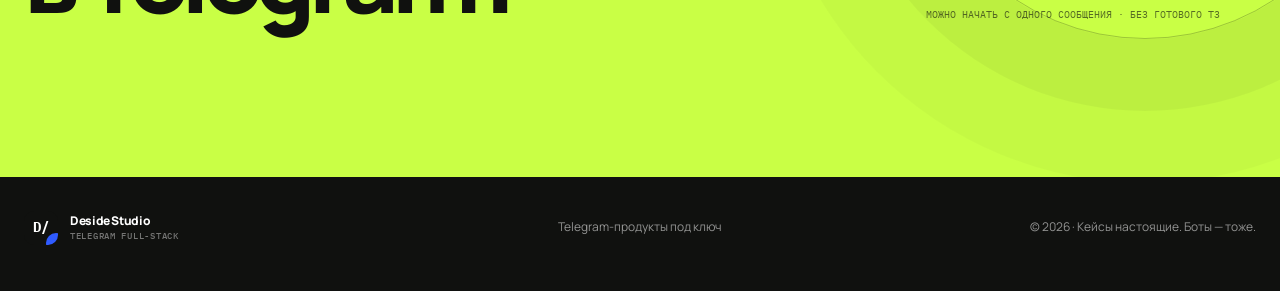
==== commit a9d04706: "Replace FAQ plus icons with arrows" ====
--- a/index.html
+++ b/index.html
@@ -27,7 +27,7 @@
   <link rel="preconnect" href="https://fonts.googleapis.com">
   <link rel="preconnect" href="https://fonts.gstatic.com" crossorigin>
   <link href="https://fonts.googleapis.com/css2?family=IBM+Plex+Mono:wght@500&family=Manrope:wght@400;500;600;700;800&display=swap" rel="stylesheet">
-  <link rel="stylesheet" href="styles.css?v=20260722-10">
+  <link rel="stylesheet" href="styles.css?v=20260723-2">
   <script>document.documentElement.classList.add('js');</script>
   <script type="application/ld+json">
   {
@@ -381,30 +381,60 @@
         </div>
 
         <div class="faq-list" data-reveal="right">
-          <details class="faq-item">
-            <summary>Сколько стоит разработка?</summary>
-            <p>Стоимость зависит от сценариев, интерфейса и интеграций. После уточнения задачи фиксируем состав работ, реалистичный срок и ориентир по бюджету.</p>
-          </details>
-
-          <details class="faq-item">
-            <summary>Нужно ли готовить ТЗ?</summary>
-            <p>Нет. Опишите своими словами, кто будет пользоваться продуктом и что он должен делать. Сценарии и структуру решения соберём мы.</p>
-          </details>
-
-          <details class="faq-item">
-            <summary>Можно подключить оплаты и CRM?</summary>
-            <p>Да. Подключаем платёжные системы, CRM, базы данных, админ-панели и другие сервисы по API.</p>
-          </details>
-
-          <details class="faq-item">
-            <summary>Как быстро можно запуститься?</summary>
-            <p>Зависит от объёма и интеграций. Простой сценарий можно выпустить заметно быстрее сложного Mini App — конкретный срок называем после короткого разбора задачи.</p>
-          </details>
-
-          <details class="faq-item">
-            <summary>Что происходит после релиза?</summary>
-            <p>Можем взять на себя размещение, мониторинг, исправления и дальнейшее развитие продукта. Формат поддержки согласуем до запуска.</p>
-          </details>
+          <div class="faq-item">
+            <button class="faq-trigger" type="button" id="faq-trigger-cost" aria-expanded="true" aria-controls="faq-answer-cost">
+              <span>Сколько стоит разработка?</span>
+            </button>
+            <div class="faq-answer" id="faq-answer-cost" role="region" aria-labelledby="faq-trigger-cost">
+              <div class="faq-answer-inner">
+                <p>Стоимость зависит от сценариев, интерфейса и интеграций. После уточнения задачи фиксируем состав работ, реалистичный срок и ориентир по бюджету.</p>
+              </div>
+            </div>
+          </div>
+
+          <div class="faq-item">
+            <button class="faq-trigger" type="button" id="faq-trigger-brief" aria-expanded="true" aria-controls="faq-answer-brief">
+              <span>Нужно ли готовить ТЗ?</span>
+            </button>
+            <div class="faq-answer" id="faq-answer-brief" role="region" aria-labelledby="faq-trigger-brief">
+              <div class="faq-answer-inner">
+                <p>Нет. Опишите своими словами, кто будет пользоваться продуктом и что он должен делать. Сценарии и структуру решения соберём мы.</p>
+              </div>
+            </div>
+          </div>
+
+          <div class="faq-item">
+            <button class="faq-trigger" type="button" id="faq-trigger-integrations" aria-expanded="true" aria-controls="faq-answer-integrations">
+              <span>Можно подключить оплаты и CRM?</span>
+            </button>
+            <div class="faq-answer" id="faq-answer-integrations" role="region" aria-labelledby="faq-trigger-integrations">
+              <div class="faq-answer-inner">
+                <p>Да. Подключаем платёжные системы, CRM, базы данных, админ-панели и другие сервисы по API.</p>
+              </div>
+            </div>
+          </div>
+
+          <div class="faq-item">
+            <button class="faq-trigger" type="button" id="faq-trigger-timing" aria-expanded="true" aria-controls="faq-answer-timing">
+              <span>Как быстро можно запуститься?</span>
+            </button>
+            <div class="faq-answer" id="faq-answer-timing" role="region" aria-labelledby="faq-trigger-timing">
+              <div class="faq-answer-inner">
+                <p>Зависит от объёма и интеграций. Простой сценарий можно выпустить заметно быстрее сложного Mini App — конкретный срок называем после короткого разбора задачи.</p>
+              </div>
+            </div>
+          </div>
+
+          <div class="faq-item">
+            <button class="faq-trigger" type="button" id="faq-trigger-support" aria-expanded="true" aria-controls="faq-answer-support">
+              <span>Что происходит после релиза?</span>
+            </button>
+            <div class="faq-answer" id="faq-answer-support" role="region" aria-labelledby="faq-trigger-support">
+              <div class="faq-answer-inner">
+                <p>Можем взять на себя размещение, мониторинг, исправления и дальнейшее развитие продукта. Формат поддержки согласуем до запуска.</p>
+              </div>
+            </div>
+          </div>
         </div>
       </div>
     </section>
@@ -444,6 +474,6 @@
     <span class="telegram-cursor-plane"></span>
   </div>
 
-  <script type="module" src="script.js?v=20260722-5"></script>
+  <script type="module" src="script.js?v=20260723-2"></script>
 </body>
 </html>
--- a/styles.css
+++ b/styles.css
@@ -28,6 +28,7 @@
 html {
   scroll-behavior: smooth;
   scroll-padding-top: 92px;
+  -webkit-tap-highlight-color: transparent;
 }
 
 body {
@@ -40,6 +41,27 @@
   line-height: 1.55;
   text-rendering: optimizeLegibility;
   -webkit-font-smoothing: antialiased;
+  -webkit-touch-callout: none;
+}
+
+body,
+body * {
+  -webkit-user-select: none;
+  user-select: none;
+}
+
+::selection {
+  background: transparent;
+  color: inherit;
+}
+
+img,
+a {
+  -webkit-user-drag: none;
+}
+
+:focus:not(:focus-visible) {
+  outline: none;
 }
 
 body::before {
@@ -82,7 +104,7 @@
 }
 
 :focus-visible {
-  outline: 3px solid var(--blue);
+  outline: 2px solid currentColor;
   outline-offset: 4px;
 }
 
@@ -1090,43 +1112,65 @@
   border-bottom: 1px solid rgba(255, 255, 255, .35);
 }
 
-.faq-item summary {
+.faq-trigger {
+  width: 100%;
   display: grid;
   grid-template-columns: 1fr 28px;
   align-items: center;
   gap: 18px;
   padding: 24px 0;
+  border: 0;
+  background: transparent;
+  color: inherit;
   cursor: pointer;
+  font-family: inherit;
   font-size: 18px;
   font-weight: 700;
-  list-style: none;
-}
-
-.faq-item summary::-webkit-details-marker {
-  display: none;
-}
-
-.faq-item summary::after {
-  display: block;
+  line-height: inherit;
+  text-align: left;
+}
+
+.faq-trigger:focus-visible {
+  outline: 2px solid var(--acid);
+  outline-offset: 5px;
+}
+
+.faq-trigger::after {
+  display: grid;
   box-sizing: border-box;
   width: 28px;
   height: 28px;
+  place-items: center;
   border: 1px solid rgba(255, 255, 255, .55);
   border-radius: 50%;
-  background-image:
-    linear-gradient(currentColor, currentColor),
-    linear-gradient(currentColor, currentColor);
-  background-position: center;
-  background-repeat: no-repeat;
-  background-size: 10px 2px, 2px 10px;
-  content: "";
-  transition: transform .25s var(--ease), background-color .25s ease;
-}
-
-.faq-item[open] summary::after {
+  content: "↓";
+  font-family: "IBM Plex Mono", monospace;
+  font-size: 15px;
+  font-weight: 500;
+  line-height: 1;
+  transition: transform .42s var(--ease), background-color .3s ease;
+}
+
+.faq-item.is-open .faq-trigger::after {
   background-color: var(--acid);
   color: var(--ink);
-  transform: rotate(45deg);
+  transform: rotate(180deg);
+}
+
+.faq-list.is-ready .faq-answer {
+  display: grid;
+  grid-template-rows: 0fr;
+  visibility: hidden;
+  opacity: 0;
+  transition:
+    grid-template-rows .48s var(--ease),
+    opacity .3s ease,
+    visibility 0s linear .48s;
+}
+
+.faq-answer-inner {
+  min-height: 0;
+  overflow: hidden;
 }
 
 .faq-item p {
@@ -1135,24 +1179,23 @@
   color: rgba(255, 255, 255, .72);
 }
 
-@media (prefers-reduced-motion: no-preference) {
-  .faq-item[open] > p {
-    animation: faq-reveal .4s var(--ease) both;
-  }
-}
-
-@keyframes faq-reveal {
-  from {
-    opacity: 0;
-    clip-path: inset(0 0 100%);
-    transform: translateY(-10px);
-  }
-
-  to {
-    opacity: 1;
-    clip-path: inset(0);
-    transform: none;
-  }
+.faq-list.is-ready .faq-item p {
+  transform: translateY(-8px);
+  transition: transform .48s var(--ease);
+}
+
+.faq-list.is-ready .faq-item.is-open .faq-answer {
+  grid-template-rows: 1fr;
+  visibility: visible;
+  opacity: 1;
+  transition:
+    grid-template-rows .48s var(--ease),
+    opacity .34s ease .06s,
+    visibility 0s;
+}
+
+.faq-list.is-ready .faq-item.is-open p {
+  transform: none;
 }
 
 .contact {
@@ -1581,7 +1624,7 @@
     gap: 48px;
   }
 
-  .faq-item summary {
+  .faq-trigger {
     font-size: 16px;
   }
 
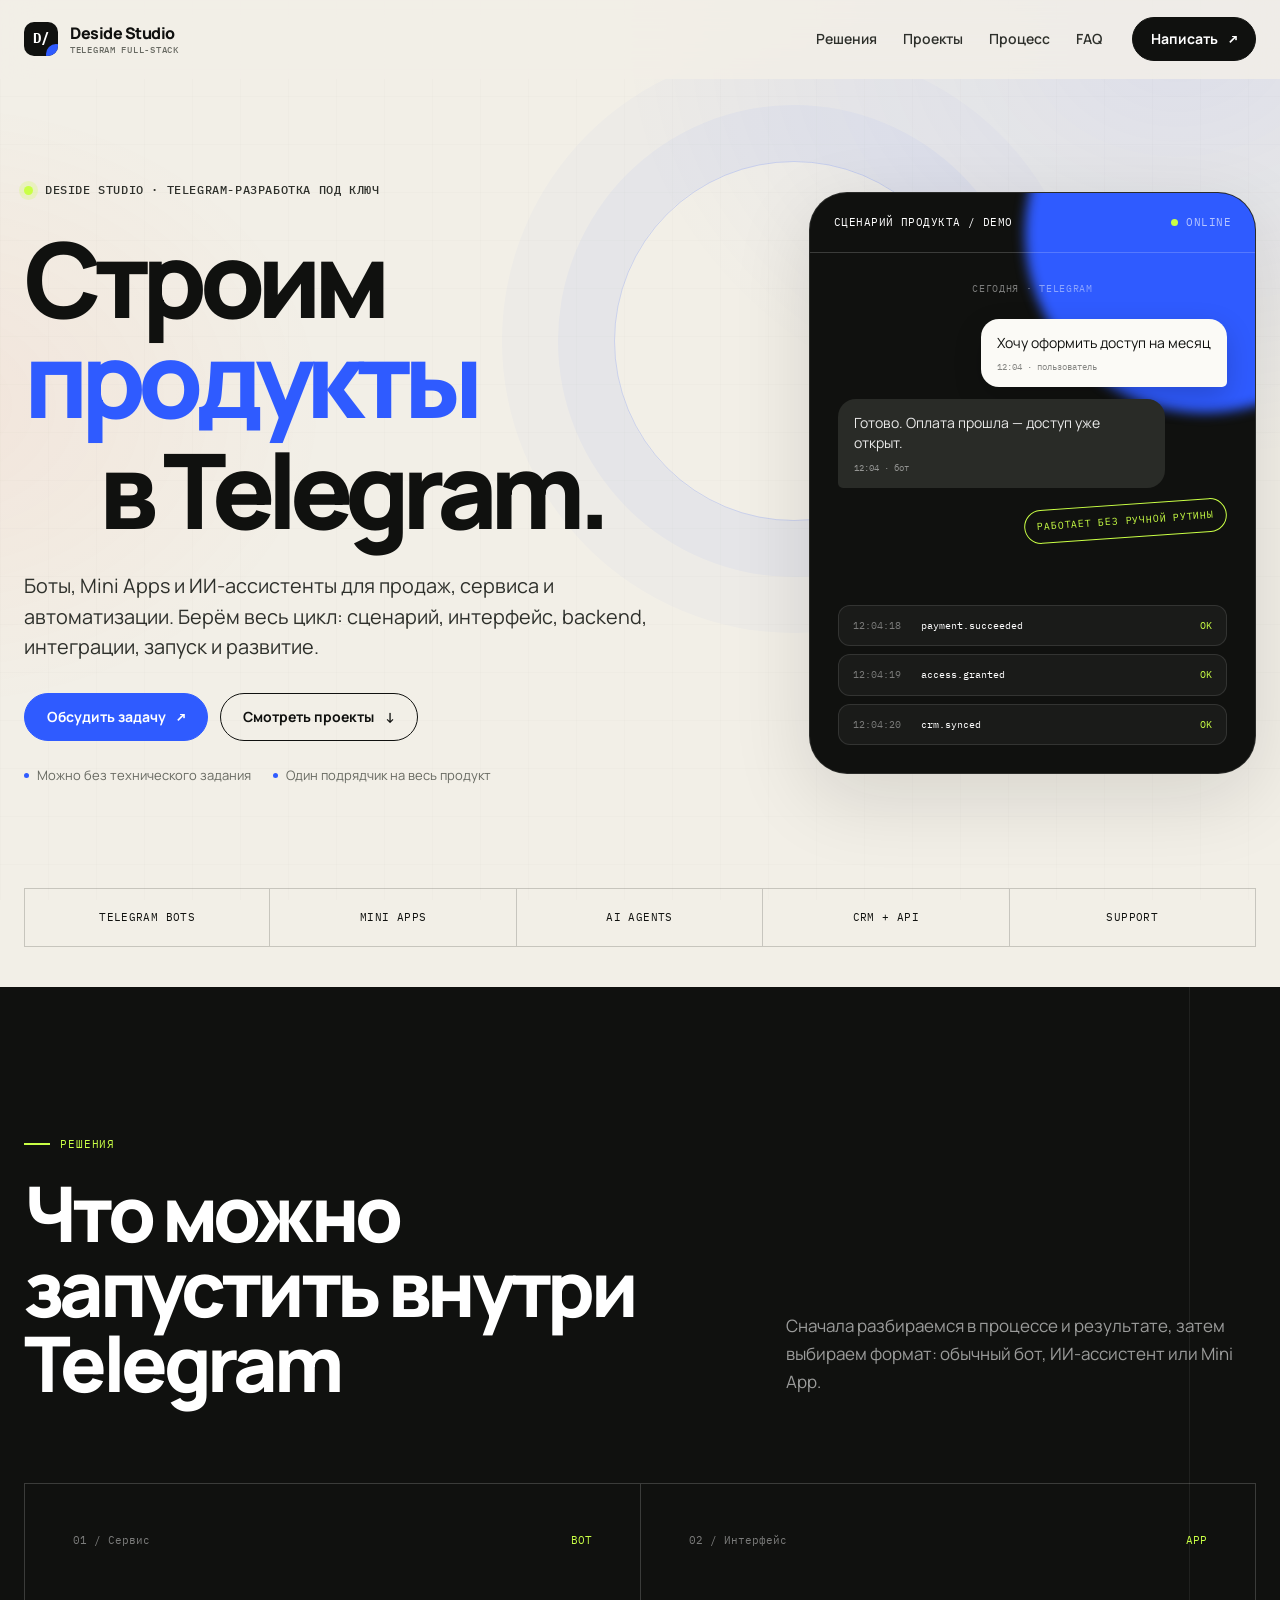
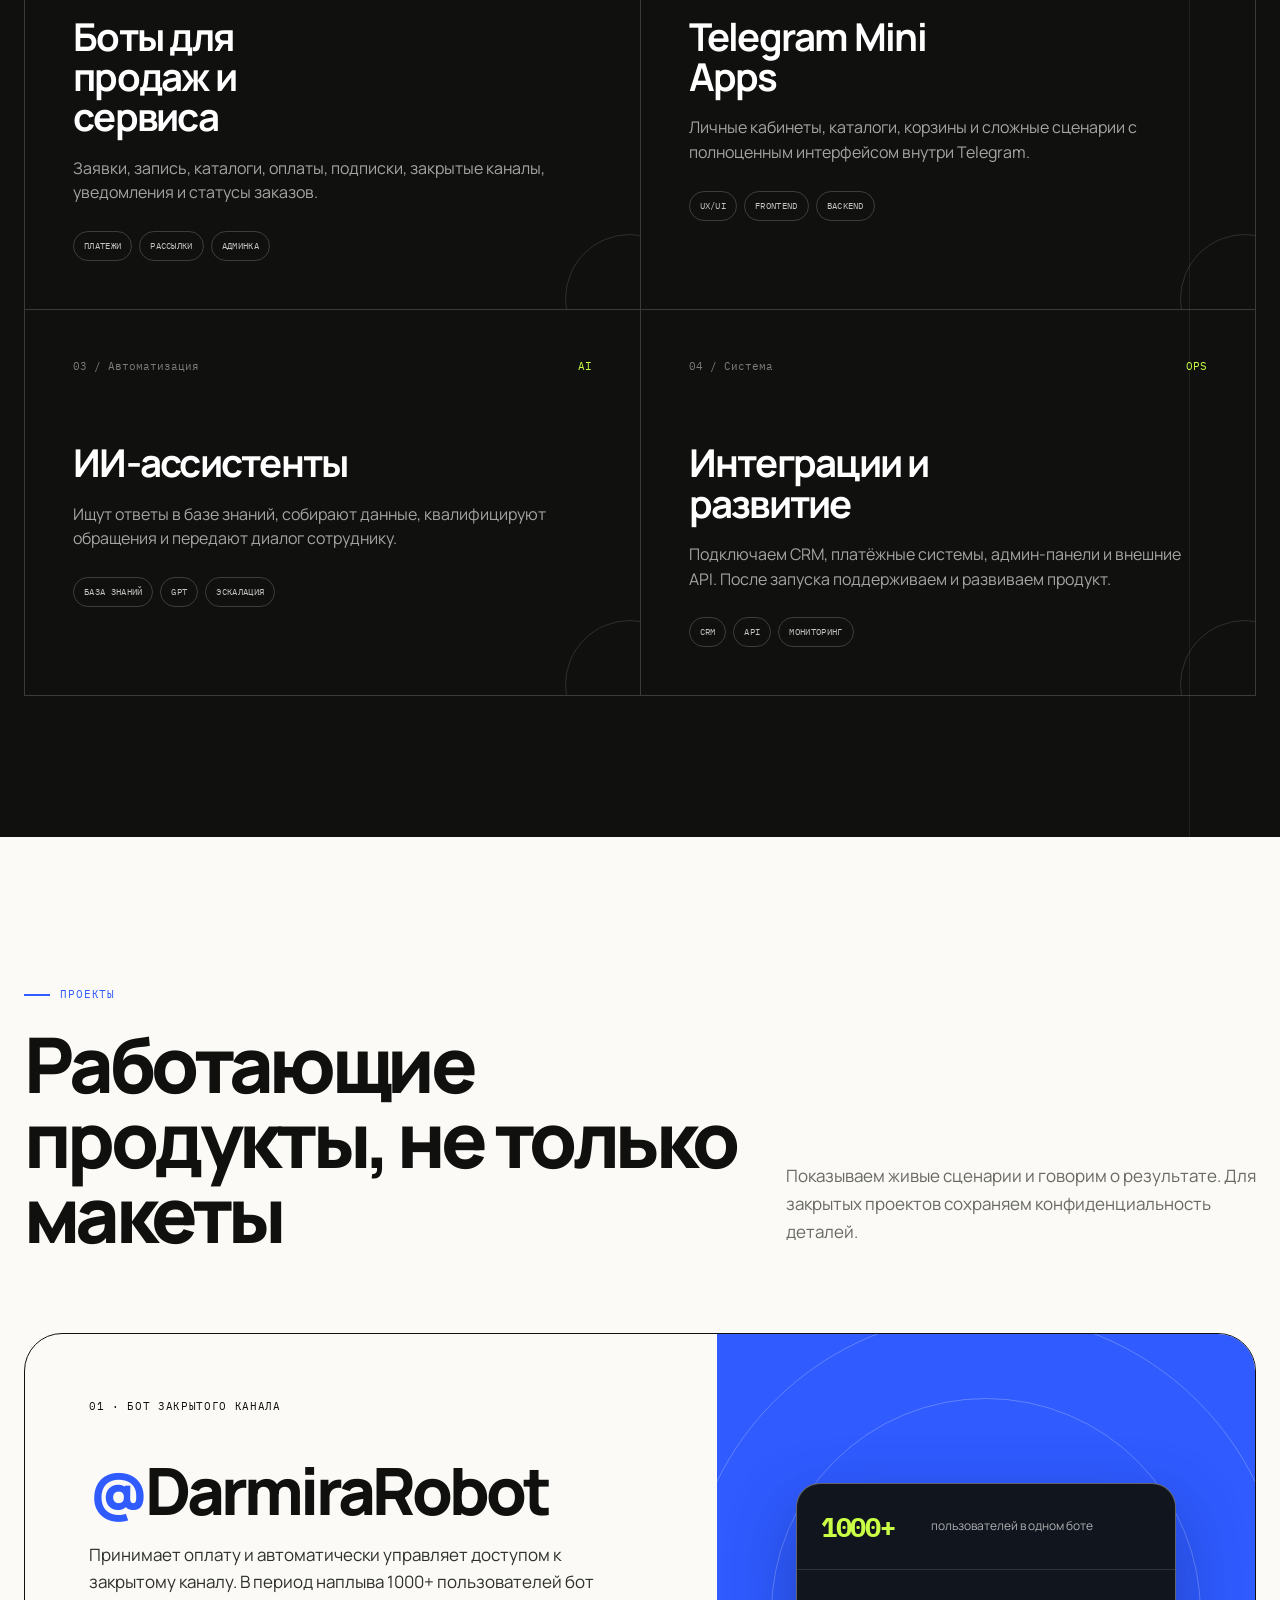
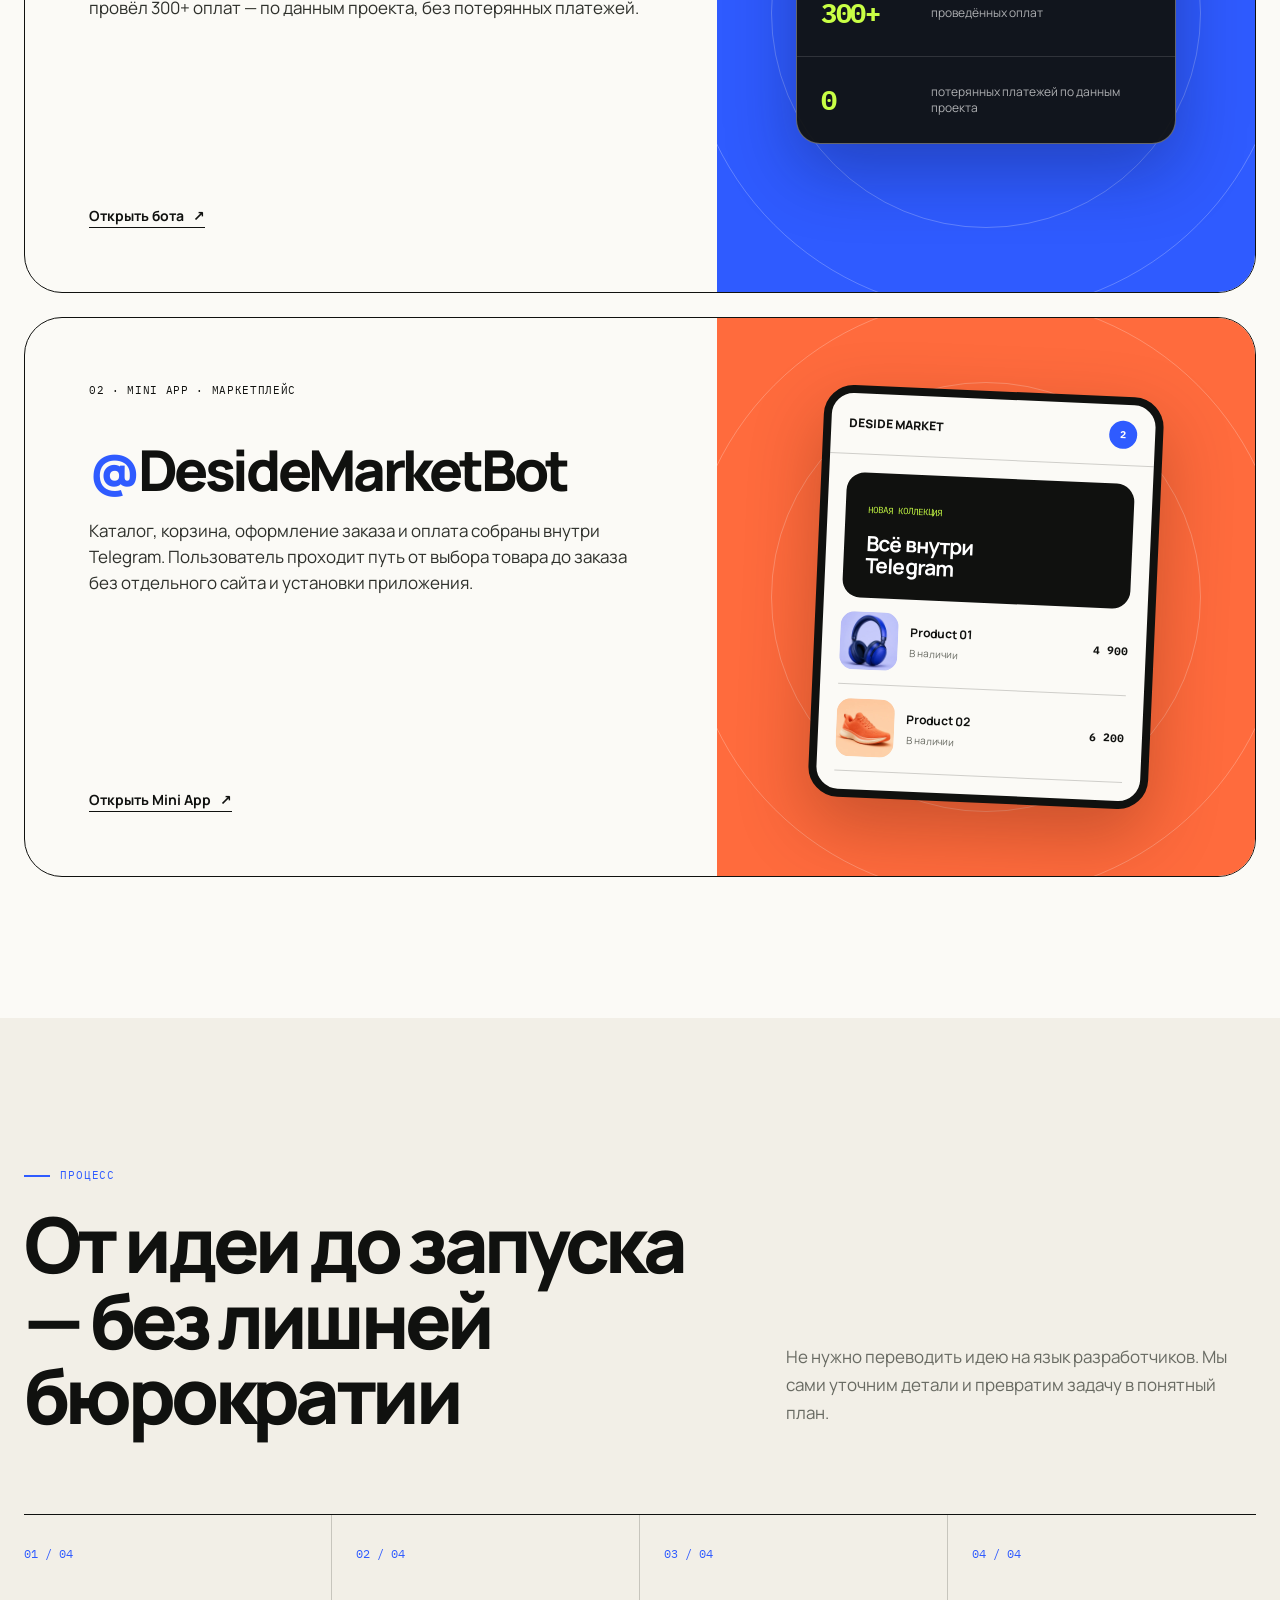
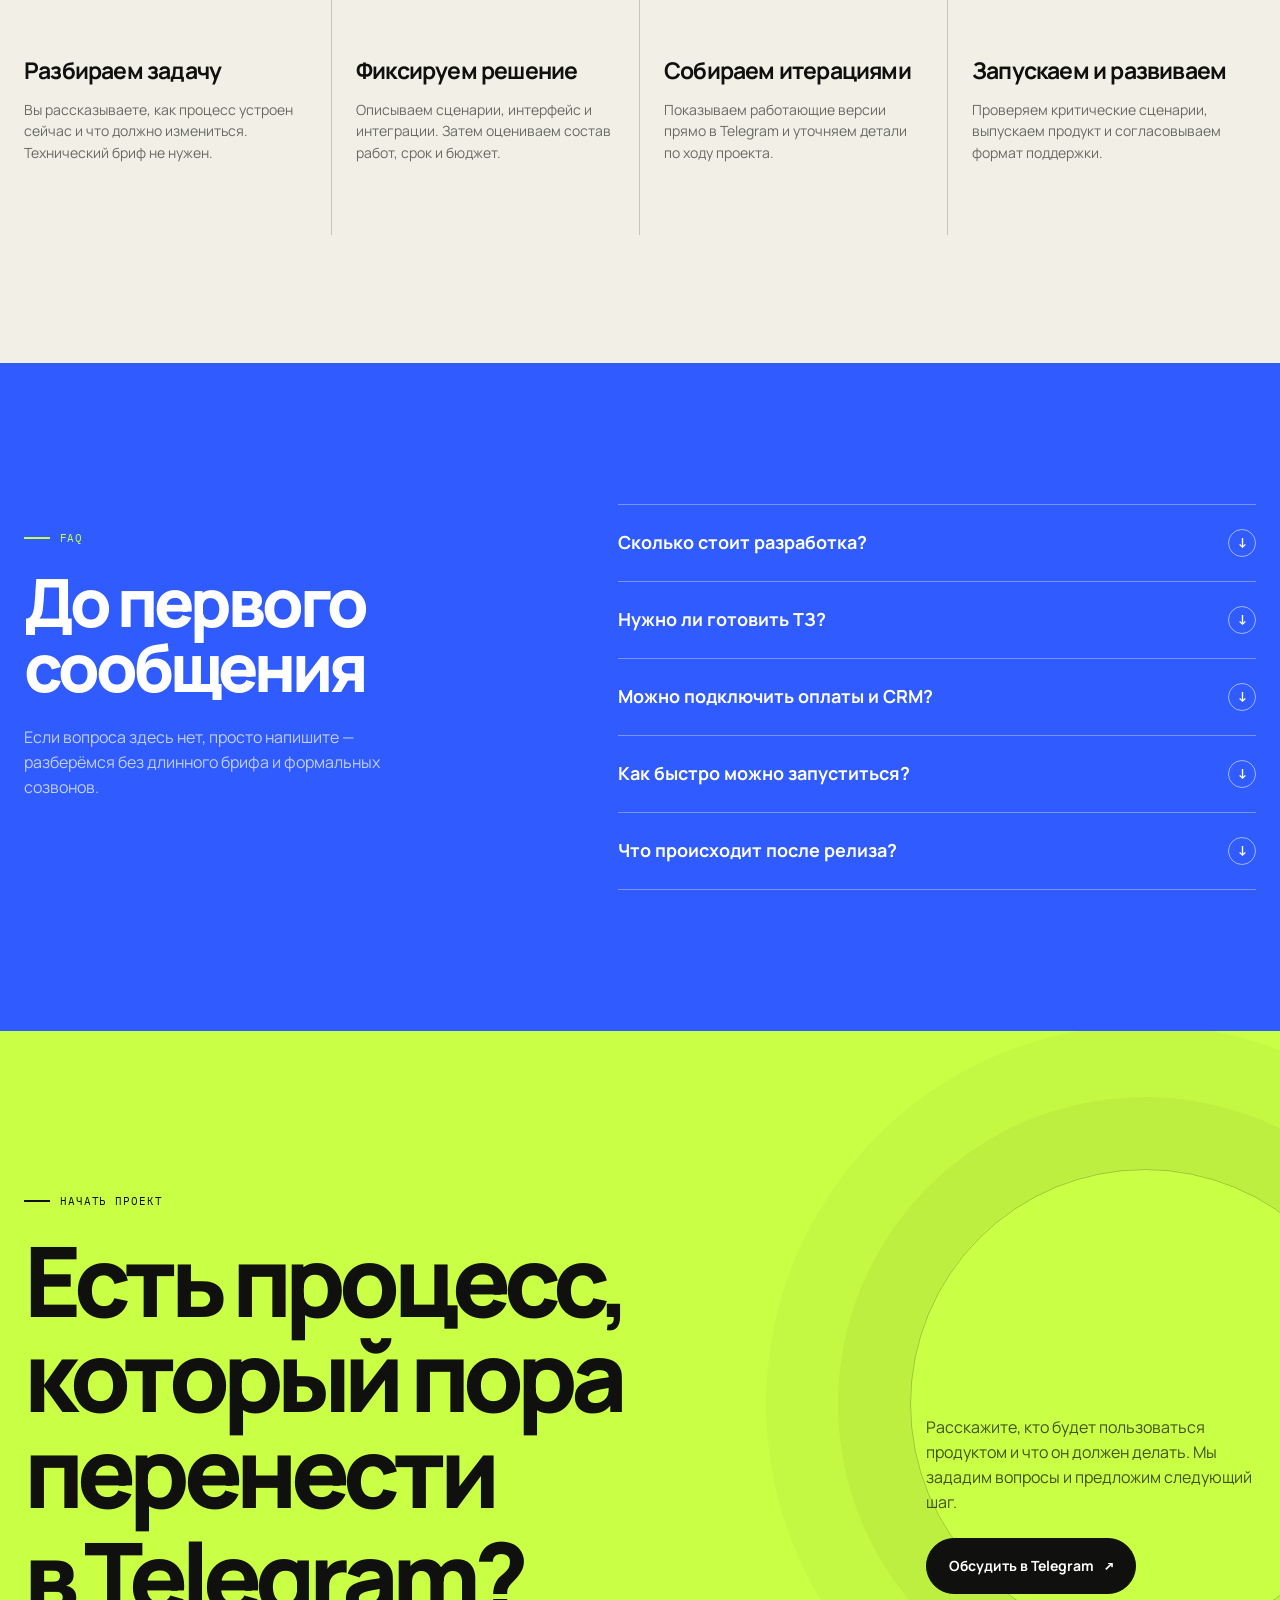
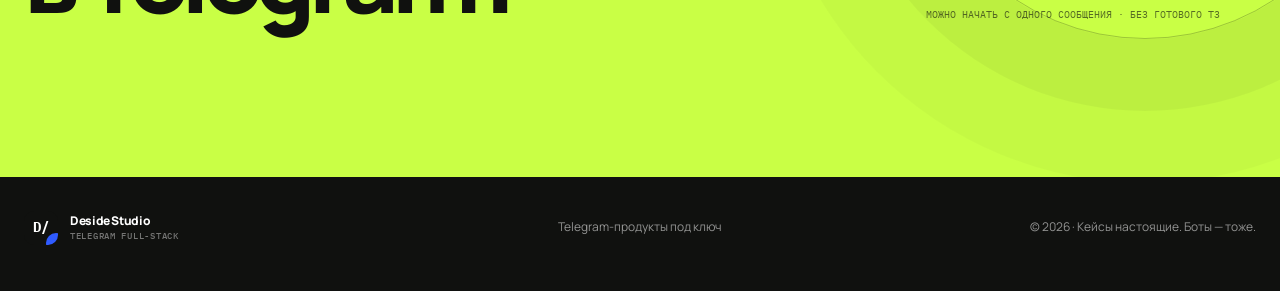
==== commit 84daed82: "Improve mobile layout and navigation" ====
--- a/index.html
+++ b/index.html
@@ -27,7 +27,7 @@
   <link rel="preconnect" href="https://fonts.googleapis.com">
   <link rel="preconnect" href="https://fonts.gstatic.com" crossorigin>
   <link href="https://fonts.googleapis.com/css2?family=IBM+Plex+Mono:wght@500&family=Manrope:wght@400;500;600;700;800&display=swap" rel="stylesheet">
-  <link rel="stylesheet" href="styles.css?v=20260723-2">
+  <link rel="stylesheet" href="styles.css?v=20260723-4">
   <script>document.documentElement.classList.add('js');</script>
   <script type="application/ld+json">
   {
@@ -474,6 +474,6 @@
     <span class="telegram-cursor-plane"></span>
   </div>
 
-  <script type="module" src="script.js?v=20260723-2"></script>
+  <script type="module" src="script.js?v=20260723-4"></script>
 </body>
 </html>
--- a/styles.css
+++ b/styles.css
@@ -1422,13 +1422,23 @@
 }
 
 @media (max-width: 640px) {
+  html {
+    scroll-padding-top: 116px;
+  }
+
   .container {
     width: min(calc(100% - 32px), var(--container));
   }
 
   .nav {
-    min-height: 68px;
-    gap: 16px;
+    min-height: 0;
+    flex-wrap: wrap;
+    gap: 8px 12px;
+    padding-block: 10px 8px;
+  }
+
+  .brand {
+    min-height: 44px;
   }
 
   .brand-text small {
@@ -1436,7 +1446,7 @@
   }
 
   .nav-cta {
-    min-height: 40px;
+    min-height: 44px;
     padding: 0 14px;
     font-size: 12px;
   }
@@ -1445,12 +1455,36 @@
     display: none;
   }
 
+  .nav-links {
+    order: 3;
+    display: flex;
+    width: 100%;
+    align-items: center;
+    justify-content: space-between;
+    gap: 12px;
+    padding-top: 7px;
+    border-top: 1px solid var(--line);
+  }
+
+  .nav-links a {
+    display: inline-flex;
+    min-height: 28px;
+    align-items: center;
+    flex: 0 0 auto;
+    font-size: 11px;
+    white-space: nowrap;
+  }
+
   .hero {
-    padding-top: 52px;
+    padding-top: 44px;
   }
 
   .hero::after {
     display: none;
+  }
+
+  .hero-grid {
+    gap: 44px;
   }
 
   .eyebrow {
@@ -1465,7 +1499,7 @@
 
   .hero h1 {
     margin-bottom: 24px;
-    font-size: clamp(50px, 16vw, 76px);
+    font-size: clamp(48px, 14vw, 60px);
     letter-spacing: -.07em;
   }
 
@@ -1490,29 +1524,35 @@
   }
 
   .product-window {
-    min-height: 500px;
+    min-height: 460px;
     border-radius: 26px;
   }
 
   .window-body {
-    min-height: 440px;
-    padding: 20px;
+    min-height: 400px;
+    padding: 18px;
   }
 
   .window-bar {
-    padding-inline: 20px;
+    padding-inline: 18px;
   }
 
   .message {
     max-width: 92%;
+    padding: 12px 14px;
   }
 
   .event {
     grid-template-columns: 48px 1fr;
+    padding: 10px 12px;
   }
 
   .event-result {
     display: none;
+  }
+
+  .capability-bar {
+    margin-top: 48px;
   }
 
   .capability-list {
@@ -1524,7 +1564,8 @@
     display: grid;
     place-items: center;
     padding: 14px 8px;
-    font-size: 9px;
+    font-size: 11px;
+    line-height: 1.35;
   }
 
   .capability-list li:nth-child(odd) {
@@ -1543,13 +1584,19 @@
     grid-column: 1 / -1;
   }
 
+  .section,
+  .faq-section,
+  .contact {
+    padding-block: 68px;
+  }
+
   .section-head {
-    gap: 24px;
-    margin-bottom: 42px;
+    gap: 20px;
+    margin-bottom: 36px;
   }
 
   .section-title {
-    font-size: clamp(38px, 12vw, 58px);
+    font-size: clamp(36px, 11vw, 48px);
   }
 
   .section-intro {
@@ -1561,32 +1608,69 @@
   }
 
   .service-card {
-    min-height: 300px;
+    min-height: 0;
+    padding: 28px 24px;
   }
 
   .service-index {
-    margin-bottom: 54px;
+    margin-bottom: 36px;
+  }
+
+  .tag-list li {
+    font-size: 10px;
   }
 
   .case-copy {
-    min-height: 480px;
+    min-height: 0;
+    padding: 32px 24px;
   }
 
   .case-label {
-    margin-bottom: 34px;
+    margin-bottom: 24px;
   }
 
   .case-card h3 {
-    font-size: clamp(34px, 10.7vw, 52px);
+    overflow-wrap: normal;
+    word-break: normal;
+    font-size: clamp(30px, 9vw, 38px);
   }
 
   .case-description {
     font-size: 15px;
   }
 
+  .case-link {
+    min-height: 44px;
+    padding-block: 8px;
+  }
+
   .case-visual {
-    min-height: 430px;
-    padding: 24px;
+    min-height: 360px;
+    padding: 20px;
+  }
+
+  .case-market .case-visual {
+    min-height: 410px;
+  }
+
+  .mini-app {
+    width: calc(100% - 12px);
+    border-width: 6px;
+    border-radius: 24px;
+    transform: rotate(1deg);
+  }
+
+  .mini-app-head {
+    padding: 13px 15px;
+  }
+
+  .mini-app-body {
+    padding: 15px;
+  }
+
+  .mini-banner {
+    min-height: 104px;
+    padding: 18px;
   }
 
   .metric {
@@ -1617,19 +1701,27 @@
   }
 
   .step-number {
-    margin-bottom: 42px;
+    margin-bottom: 28px;
   }
 
   .faq-layout {
-    gap: 48px;
+    gap: 36px;
   }
 
   .faq-trigger {
     font-size: 16px;
   }
 
+  .faq-item p {
+    margin: 0 40px 22px 0;
+  }
+
+  .contact-inner {
+    gap: 36px;
+  }
+
   .contact h2 {
-    font-size: clamp(48px, 15vw, 74px);
+    font-size: clamp(44px, 12.5vw, 54px);
   }
 
   .contact-side {
@@ -1638,10 +1730,16 @@
 
   .footer-row {
     grid-template-columns: 1fr;
+    gap: 20px;
   }
 
   .footer-row > :last-child {
     grid-column: auto;
+  }
+
+  .js [data-reveal="left"],
+  .js [data-reveal="right"] {
+    transform: translateY(18px);
   }
 }
 
@@ -1691,7 +1789,7 @@
   display: block;
   width: 38px;
   height: 38px;
-  background-color: var(--ink);
+  background-color: var(--blue);
   filter:
     drop-shadow(0 0 2px rgba(255, 255, 255, .95))
     drop-shadow(0 7px 12px rgba(16, 17, 15, .3));
